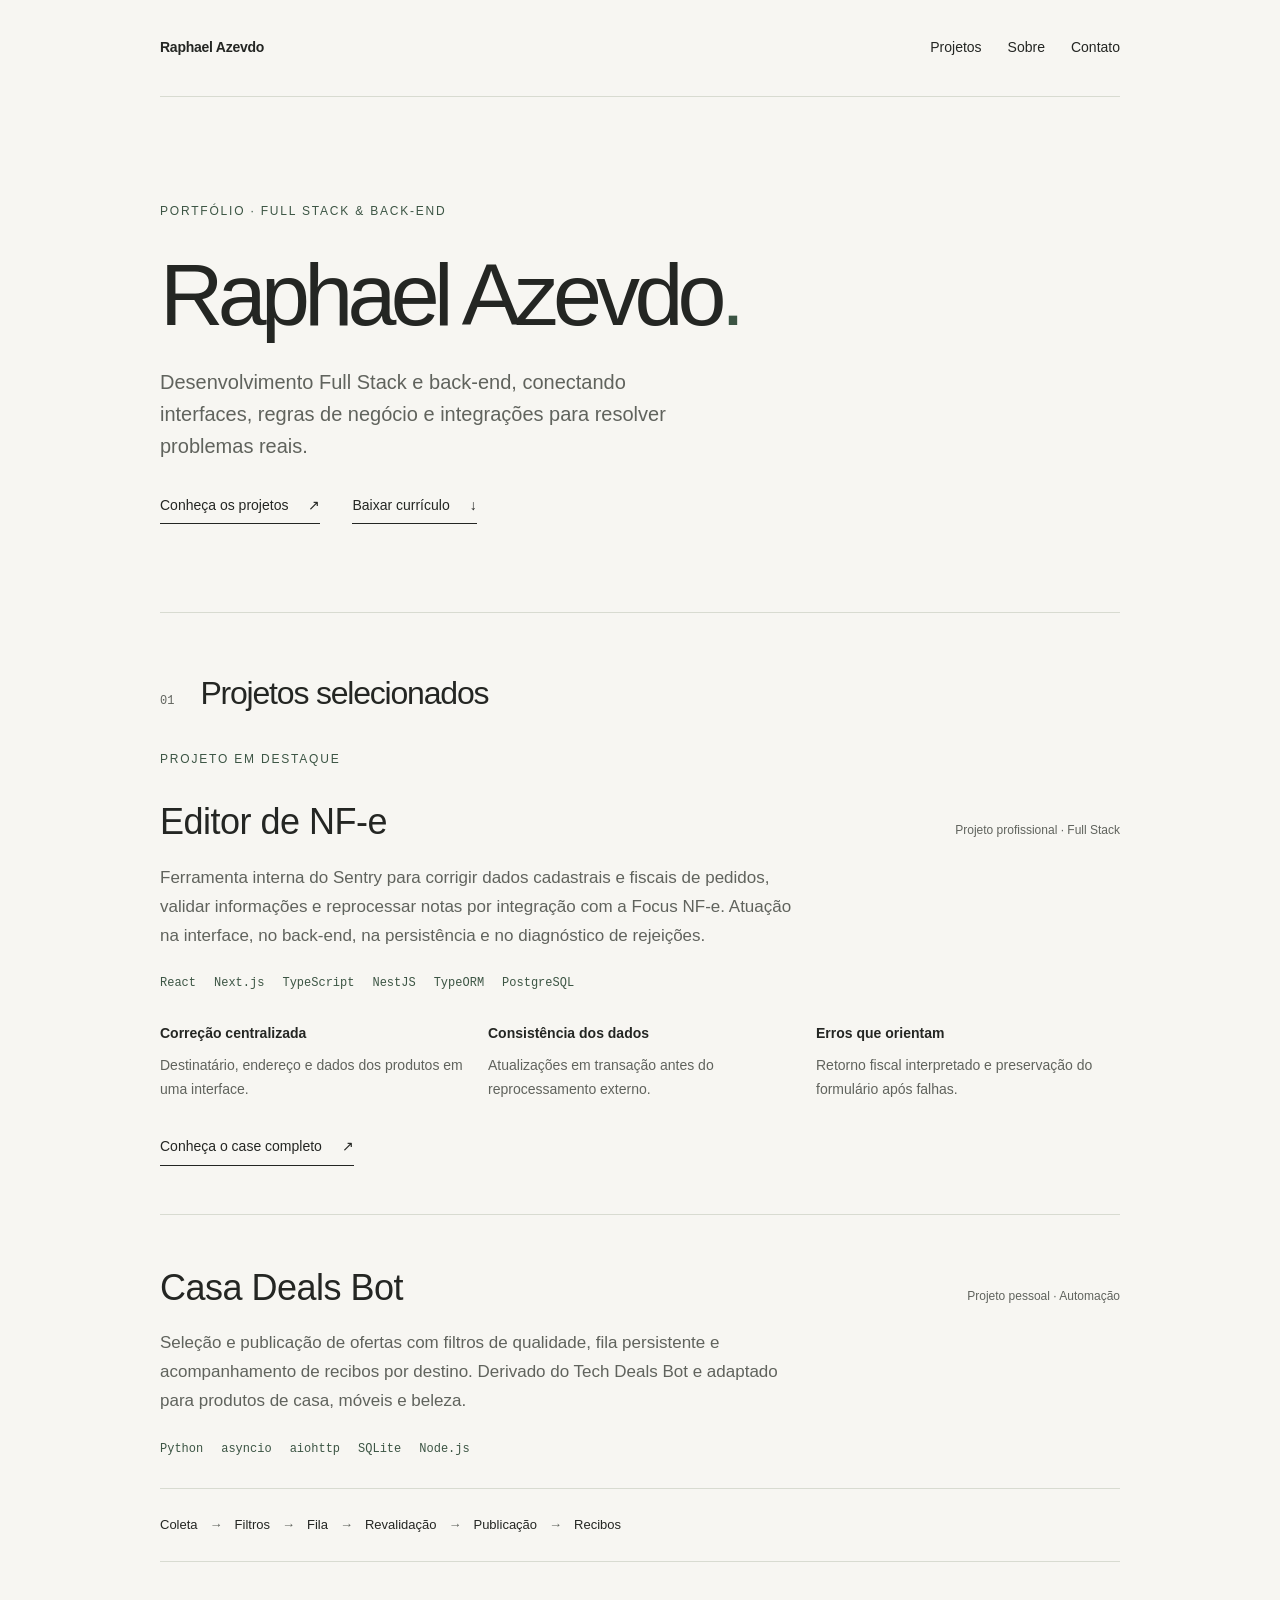
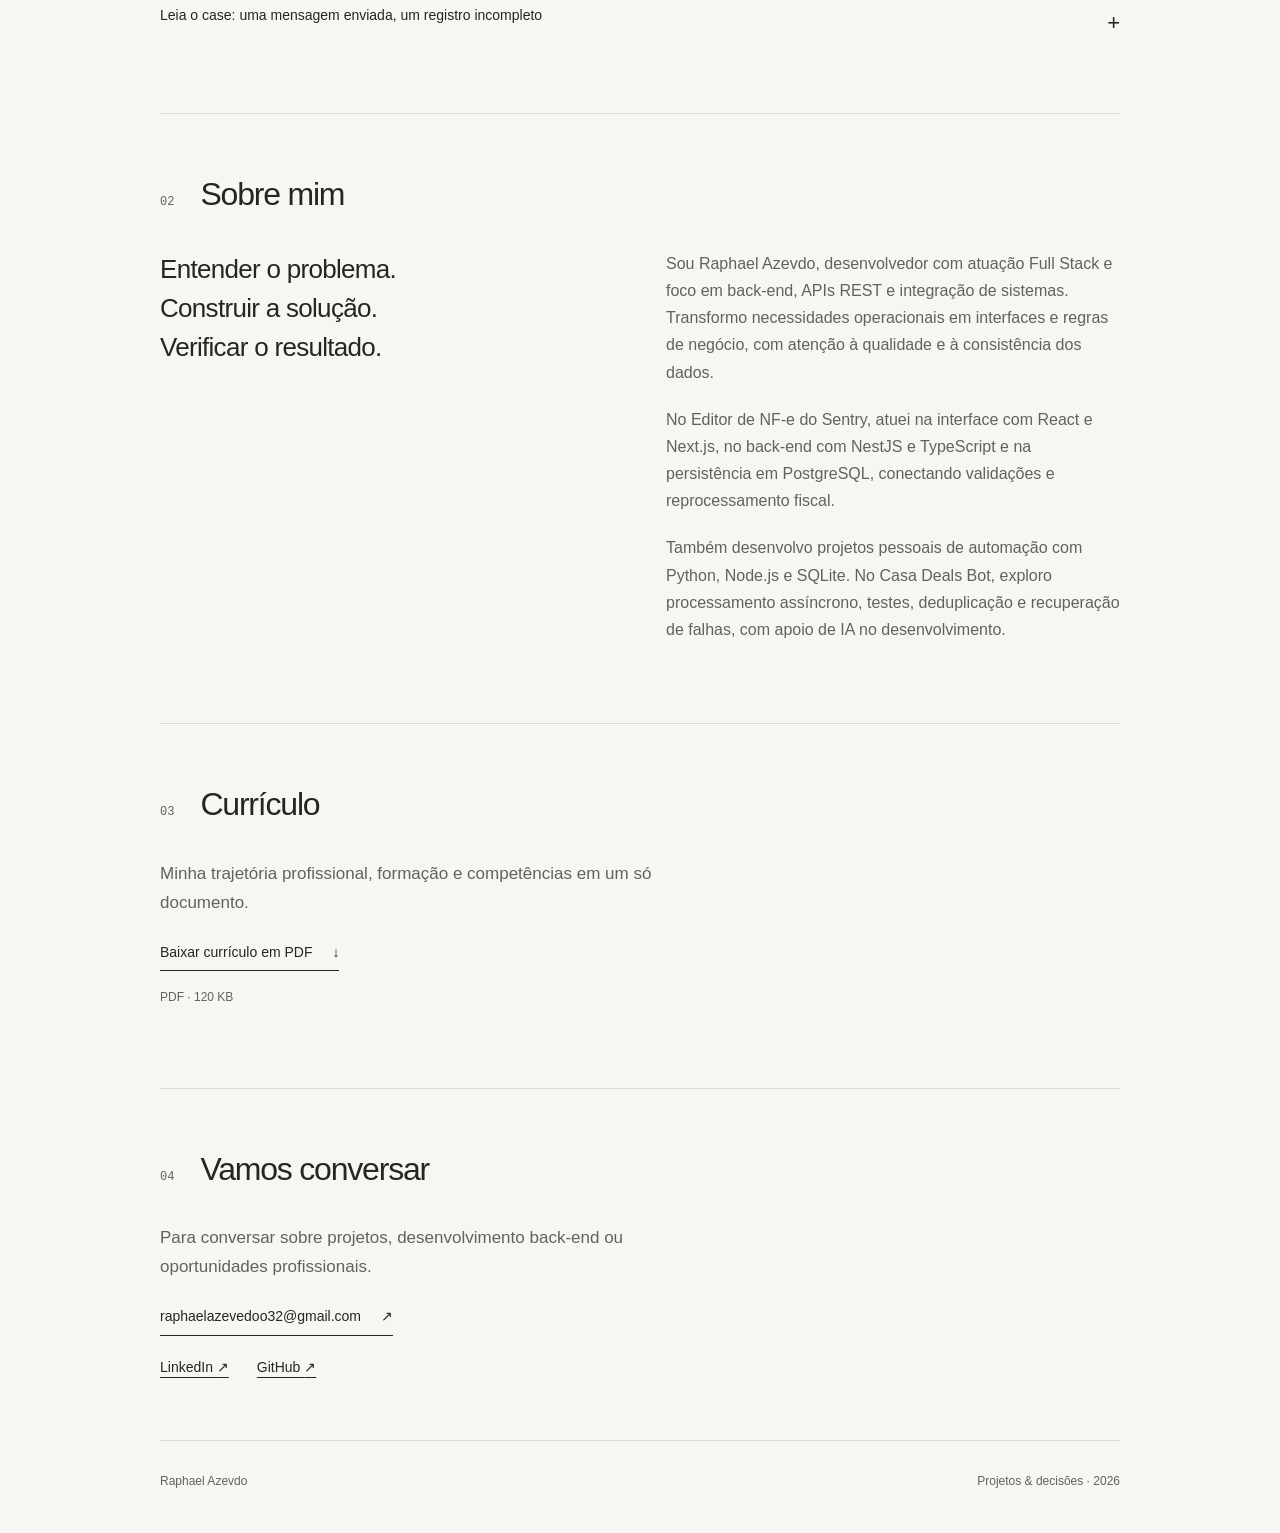
==== index.html @ 024f030e "Add files via upload" ====
<!doctype html>
<html lang="pt-BR">
<head>
  <meta charset="utf-8">
  <meta name="viewport" content="width=device-width,initial-scale=1">
  <meta name="description" content="Raphael Azevdo. Desenvolvimento Full Stack, back-end e automação. Conheça o Editor de NF-e: React, Next.js, TypeScript, NestJS e PostgreSQL.">
  <meta name="theme-color" content="#f7f6f2">
  <title>Raphael Azevdo — Full Stack & back-end</title>
  <link rel="stylesheet" href="styles.css">
</head>
<body>
  <a class="skip" href="#conteudo">Pular para o conteúdo</a>
  <div class="wrap">
    <header><a class="brand" href="#inicio">Raphael Azevdo</a><nav aria-label="Navegação principal"><a href="#projetos">Projetos</a><a href="#sobre">Sobre</a><a href="#contato">Contato</a></nav></header>
    <main id="conteudo">
      <section class="hero" id="inicio" aria-labelledby="titulo">
        <p class="eyebrow">Portfólio · Full Stack & back-end</p>
        <h1 id="titulo">Raphael Azevdo<span style="color:var(--accent)">.</span></h1>
        <p class="intro">Desenvolvimento Full Stack e back-end, conectando interfaces, regras de negócio e integrações para resolver problemas reais.</p>
        <div style="display:flex;flex-wrap:wrap;gap:20px 32px"><a class="textlink" href="#projetos">Conheça os projetos <span aria-hidden="true">↗</span></a><a class="textlink" href="assets/raphael-azevdo-curriculo.pdf" download="Raphael-Azevdo-Curriculo.pdf">Baixar currículo <span aria-hidden="true">↓</span></a></div>
      </section>
      <section class="section" id="projetos" aria-labelledby="projetos-titulo">
        <div class="section-title"><span class="number" aria-hidden="true">01</span><h2 id="projetos-titulo">Projetos selecionados</h2></div>
        <article aria-labelledby="nfe-titulo" class="featured-project">
          <p class="eyebrow">Projeto em destaque</p>
          <div class="project-head"><h3 id="nfe-titulo">Editor de NF-e</h3><span class="label">Projeto profissional · Full Stack</span></div>
          <p class="project-description">Ferramenta interna do Sentry para corrigir dados cadastrais e fiscais de pedidos, validar informações e reprocessar notas por integração com a Focus NF-e. Atuação na interface, no back-end, na persistência e no diagnóstico de rejeições.</p>
          <div class="tags" aria-label="Tecnologias do Editor de NF-e"><span>React</span><span>Next.js</span><span>TypeScript</span><span>NestJS</span><span>TypeORM</span><span>PostgreSQL</span></div>
          <div class="project-highlights"><p><strong>Correção centralizada</strong><span>Destinatário, endereço e dados dos produtos em uma interface.</span></p><p><strong>Consistência dos dados</strong><span>Atualizações em transação antes do reprocessamento externo.</span></p><p><strong>Erros que orientam</strong><span>Retorno fiscal interpretado e preservação do formulário após falhas.</span></p></div>
          <a class="textlink" href="editor-nfe.html">Conheça o case completo <span aria-hidden="true">↗</span></a>
        </article>
        <article>
          <div class="project-head"><h3>Casa Deals Bot</h3><span class="label">Projeto pessoal · Automação</span></div>
          <p class="project-description">Seleção e publicação de ofertas com filtros de qualidade, fila persistente e acompanhamento de recibos por destino. Derivado do Tech Deals Bot e adaptado para produtos de casa, móveis e beleza.</p>
          <div class="tags" aria-label="Tecnologias do projeto"><span>Python</span><span>asyncio</span><span>aiohttp</span><span>SQLite</span><span>Node.js</span></div>
          <div class="flow" role="img" aria-label="Fluxo: coleta, filtros, fila, revalidação, publicação e recibos"><span>Coleta</span><span class="arrow" aria-hidden="true">→</span><span>Filtros</span><span class="arrow" aria-hidden="true">→</span><span>Fila</span><span class="arrow" aria-hidden="true">→</span><span>Revalidação</span><span class="arrow" aria-hidden="true">→</span><span>Publicação</span><span class="arrow" aria-hidden="true">→</span><span>Recibos</span></div>
          <details><summary>Leia o case: uma mensagem enviada, um registro incompleto</summary>
            <div class="case">
              <h3>O problema</h3><p>Uma oferta foi aceita pelo WhatsApp, mas a finalização interna falhou: o código tentou converter um identificador alfanumérico em número. O recibo estava salvo; a fila ainda não refletia a conclusão.</p>
              <h3>A decisão</h3><p>Preservar o identificador no formato correto e consultar os recibos persistidos antes de agir. A recuperação dos registros afetados exige confirmação de todos os destinos e ausência de uma publicação já concluída.</p>
              <h3>O resultado</h3><p>Os registros que atendem a essas condições podem ser reconciliados <strong>sem reenviar a mensagem confirmada</strong>. Quando o resultado é incerto, o fluxo exige revisão antes de uma nova tentativa.</p>
              <h3>O que foi verificado</h3><ul><li>26 testes locais do bridge de WhatsApp aprovados em 6 de outubro de 2026.</li><li>Testes existentes em Python para IDs alfanuméricos e recuperação repetida sem duplicar o histórico.</li><li>Fluxos implementados de revalidação, persistência e recibos individuais por destino.</li></ul>
              <p class="note">Desenvolvimento com apoio de IA. A suíte Python não foi reexecutada nesta revisão por falta de pytest. Testes locais não comprovam entrega em serviços reais. O bridge utiliza Baileys, uma integração não oficial, e o tratamento de falhas não garante entrega exatamente uma vez em todos os cenários.</p>
            </div>
          </details>
        </article>
      </section>
      <section class="section" id="sobre" aria-labelledby="sobre-titulo">
        <div class="section-title"><span class="number" aria-hidden="true">02</span><h2 id="sobre-titulo">Sobre mim</h2></div>
        <div class="about"><div class="principle">Entender o problema.<br>Construir a solução.<br>Verificar o resultado.</div><div><p>Sou Raphael Azevdo, desenvolvedor com atuação Full Stack e foco em back-end, APIs REST e integração de sistemas. Transformo necessidades operacionais em interfaces e regras de negócio, com atenção à qualidade e à consistência dos dados.</p><p>No Editor de NF-e do Sentry, atuei na interface com React e Next.js, no back-end com NestJS e TypeScript e na persistência em PostgreSQL, conectando validações e reprocessamento fiscal.</p><p>Também desenvolvo projetos pessoais de automação com Python, Node.js e SQLite. No Casa Deals Bot, exploro processamento assíncrono, testes, deduplicação e recuperação de falhas, com apoio de IA no desenvolvimento.</p></div></div>
      </section>
      <section class="section" id="curriculo" aria-labelledby="curriculo-titulo">
        <div class="section-title"><span class="number" aria-hidden="true">03</span><h2 id="curriculo-titulo">Currículo</h2></div>
        <p style="color:var(--muted);max-width:520px">Minha trajetória profissional, formação e competências em um só documento.</p>
        <a class="textlink" href="assets/raphael-azevdo-curriculo.pdf" download="Raphael-Azevdo-Curriculo.pdf">Baixar currículo em PDF <span aria-hidden="true">↓</span></a>
        <p style="font-size:12px;color:var(--muted);margin-top:16px">PDF · 120 KB</p>
      </section>
      <section class="section" id="contato" aria-labelledby="contato-titulo">
        <div class="section-title"><span class="number" aria-hidden="true">04</span><h2 id="contato-titulo">Vamos conversar</h2></div>
        <p style="color:var(--muted);max-width:520px">Para conversar sobre projetos, desenvolvimento back-end ou oportunidades profissionais.</p>
        <p><a class="textlink" href="mailto:raphaelazevedoo32@gmail.com">raphaelazevedoo32@gmail.com <span aria-hidden="true">↗</span></a></p>
        <div style="display:flex;gap:28px;font-size:14px"><a href="https://www.linkedin.com/in/raphael-azevedo32/" target="_blank" rel="noopener noreferrer">LinkedIn <span aria-hidden="true">↗</span></a><a href="https://github.com/raphaelazevedoo" target="_blank" rel="noopener noreferrer">GitHub <span aria-hidden="true">↗</span></a></div>
      </section>
    </main>
    <footer class="foot"><span>Raphael Azevdo</span><span>Projetos & decisões · 2026</span></footer>
  </div>
</body>
</html>
---- styles.css ----
:root{--paper:#f7f6f2;--ink:#242623;--muted:#60635d;--line:#d8dbd1;--accent:#3c5544}
    *{box-sizing:border-box}html{scroll-behavior:smooth;scroll-padding-top:32px}body{margin:0;background:var(--paper);color:var(--ink);font:17px/1.7 -apple-system,BlinkMacSystemFont,"Segoe UI",sans-serif}a{color:inherit;text-decoration-thickness:1px;text-underline-offset:5px}a:hover{color:var(--accent)}a:focus-visible,summary:focus-visible{outline:2px solid var(--accent);outline-offset:6px}.wrap{width:min(100% - 64px,960px);margin-inline:auto}.skip{position:absolute;left:20px;top:-100px;background:var(--ink);color:white;padding:8px 16px}.skip:focus{top:12px}header{display:flex;justify-content:space-between;align-items:center;padding:36px 0;border-bottom:1px solid var(--line);font-size:14px}.brand{text-decoration:none;font-weight:600;letter-spacing:-.25px}nav{display:flex;gap:26px}nav a{text-decoration:none}h1,h2,h3,p{margin-top:0}h1{font-size:clamp(52px,8vw,88px);letter-spacing:-.065em;line-height:1.05;font-weight:500;margin-bottom:24px;max-width:850px}h2{font-size:32px;letter-spacing:-1.2px;font-weight:500;line-height:1.3;margin-bottom:20px}h3{font-weight:500;font-size:22px;letter-spacing:-.5px;line-height:1.4}p{margin-bottom:20px}.eyebrow{font-size:12px;letter-spacing:1.8px;text-transform:uppercase;color:var(--accent);margin-bottom:28px}.hero{padding:104px 0 88px}.intro{max-width:530px;color:var(--muted);font-size:20px;line-height:1.6;margin-bottom:32px}.textlink{display:inline-flex;gap:20px;align-items:center;font-size:14px;text-decoration:none;border-bottom:1px solid var(--ink);padding-bottom:6px}.section{padding:60px 0;border-top:1px solid var(--line)}.section-title{display:flex;gap:26px;align-items:baseline;margin-bottom:34px}.number{font:12px ui-monospace,SFMono-Regular,Consolas,monospace;color:var(--muted)}.section-title h2{margin:0}.project-head{display:flex;justify-content:space-between;gap:24px;align-items:baseline;margin-bottom:16px}.project-head h3{font-size:36px;margin:0}.label{font-size:12px;color:var(--muted)}.project-description{max-width:650px;color:var(--muted)}.tags{display:flex;flex-wrap:wrap;gap:8px 18px;font:12px ui-monospace,SFMono-Regular,Consolas,monospace;margin:26px 0 32px;color:var(--accent)}.flow{display:flex;flex-wrap:wrap;align-items:center;gap:12px;padding:25px 0;border-block:1px solid var(--line);font-size:13px}.arrow{color:var(--muted)}.flow span:not(.arrow){white-space:nowrap}details{margin-top:30px}summary{cursor:pointer;list-style:none;font-size:14px;display:flex;justify-content:space-between;padding-block:12px}summary::-webkit-details-marker{display:none}summary:after{content:"+";font-size:22px;font-weight:300}details[open] summary:after{content:"−"}.case{padding:28px 0 5px;max-width:730px}.case h3{font-size:19px;margin:25px 0 10px}.case p{color:var(--muted);font-size:16px}.case strong{color:var(--ink);font-weight:600}.case ul{padding-left:20px;color:var(--muted);font-size:16px}.note{font-size:13px!important;padding-top:20px;border-top:1px solid var(--line)}.about{display:grid;grid-template-columns:1fr 1fr;gap:52px}.about p{color:var(--muted);font-size:16px}.principle{font-size:26px;line-height:1.5;letter-spacing:-.7px;font-weight:400}.foot{display:flex;justify-content:space-between;gap:20px;padding:30px 0 42px;border-top:1px solid var(--line);font-size:12px;color:var(--muted)}@media(max-width:600px){.wrap{width:calc(100% - 40px)}header{padding:25px 0}nav{gap:18px;font-size:13px}.hero{padding:76px 0 65px}h1{font-size:56px}.intro{font-size:18px}.section{padding:42px 0}.project-head{display:block}.project-head h3{font-size:30px;margin-bottom:8px}.about{grid-template-columns:1fr;gap:20px}.section-title{gap:18px}h2{font-size:27px}.flow{gap:10px;font-size:12px}.foot{flex-wrap:wrap}}@media(prefers-reduced-motion:reduce){html{scroll-behavior:auto}}
  .featured-project{padding-bottom:48px;margin-bottom:48px;border-bottom:1px solid var(--line)}.project-highlights{display:grid;grid-template-columns:repeat(3,1fr);gap:24px;margin:30px 0}.project-highlights p{font-size:14px;margin:0}.project-highlights strong{display:block;font-weight:600;margin-bottom:8px}.project-highlights span{display:block;color:var(--muted)}.case-hero{padding:70px 0 54px}.case-hero h1{font-size:clamp(46px,7vw,76px)}.case-subtitle{max-width:680px;font-size:22px;line-height:1.6;color:var(--muted)}.case-meta{display:grid;grid-template-columns:repeat(3,1fr);gap:24px;margin:34px 0 0}.case-meta dt{font-size:12px;color:var(--muted);margin-bottom:7px}.case-meta dd{margin:0;font-size:15px}.case-layout{display:grid;grid-template-columns:180px minmax(0,1fr);gap:52px;align-items:start}.case-nav{display:flex;flex-direction:column;gap:12px;position:sticky;top:28px;font-size:13px}.case-nav a{text-decoration:none;color:var(--muted)}.case-body .section:first-child{border-top:0;padding-top:0}.case-body p,.case-body li{color:var(--muted);font-size:16px}.case-body strong{color:var(--ink);font-weight:600}.case-body h3{font-size:20px;margin:28px 0 12px}.case-body ul,.case-body ol{padding-left:22px}.case-body li{margin-bottom:10px}.case-table{width:100%;border-collapse:collapse;font-size:14px;margin:25px 0}.case-table th,.case-table td{text-align:left;vertical-align:top;padding:14px 10px;border-bottom:1px solid var(--line)}.case-table th{font-weight:500}.case-table td{color:var(--muted)}.technical-flow{list-style:none;padding:0!important;counter-reset:steps}.technical-flow li{position:relative;border-left:1px solid var(--line);padding:0 0 22px 28px;margin:0}.technical-flow li:before{counter-increment:steps;content:counter(steps);position:absolute;left:-11px;top:0;background:var(--paper);font:12px/22px ui-monospace,Consolas,monospace;color:var(--accent);width:22px;text-align:center}.technical-flow strong{display:block}.technical-flow span{font-size:14px}.case-note{padding:22px 0;border-block:1px solid var(--line);font-size:13px!important}.case-footer{margin-top:50px}.case-actions{display:flex;flex-wrap:wrap;gap:24px;margin:28px 0}@media(max-width:700px){.project-highlights,.case-meta{grid-template-columns:1fr;gap:18px}.case-layout{grid-template-columns:1fr;gap:32px}.case-nav{position:static;flex-direction:row;flex-wrap:wrap;gap:12px 20px;padding-bottom:22px;border-bottom:1px solid var(--line)}.case-hero{padding-top:48px}.case-subtitle{font-size:19px}.case-table{font-size:12px}.case-table th,.case-table td{padding:12px 6px}.featured-project{margin-bottom:36px;padding-bottom:36px}}
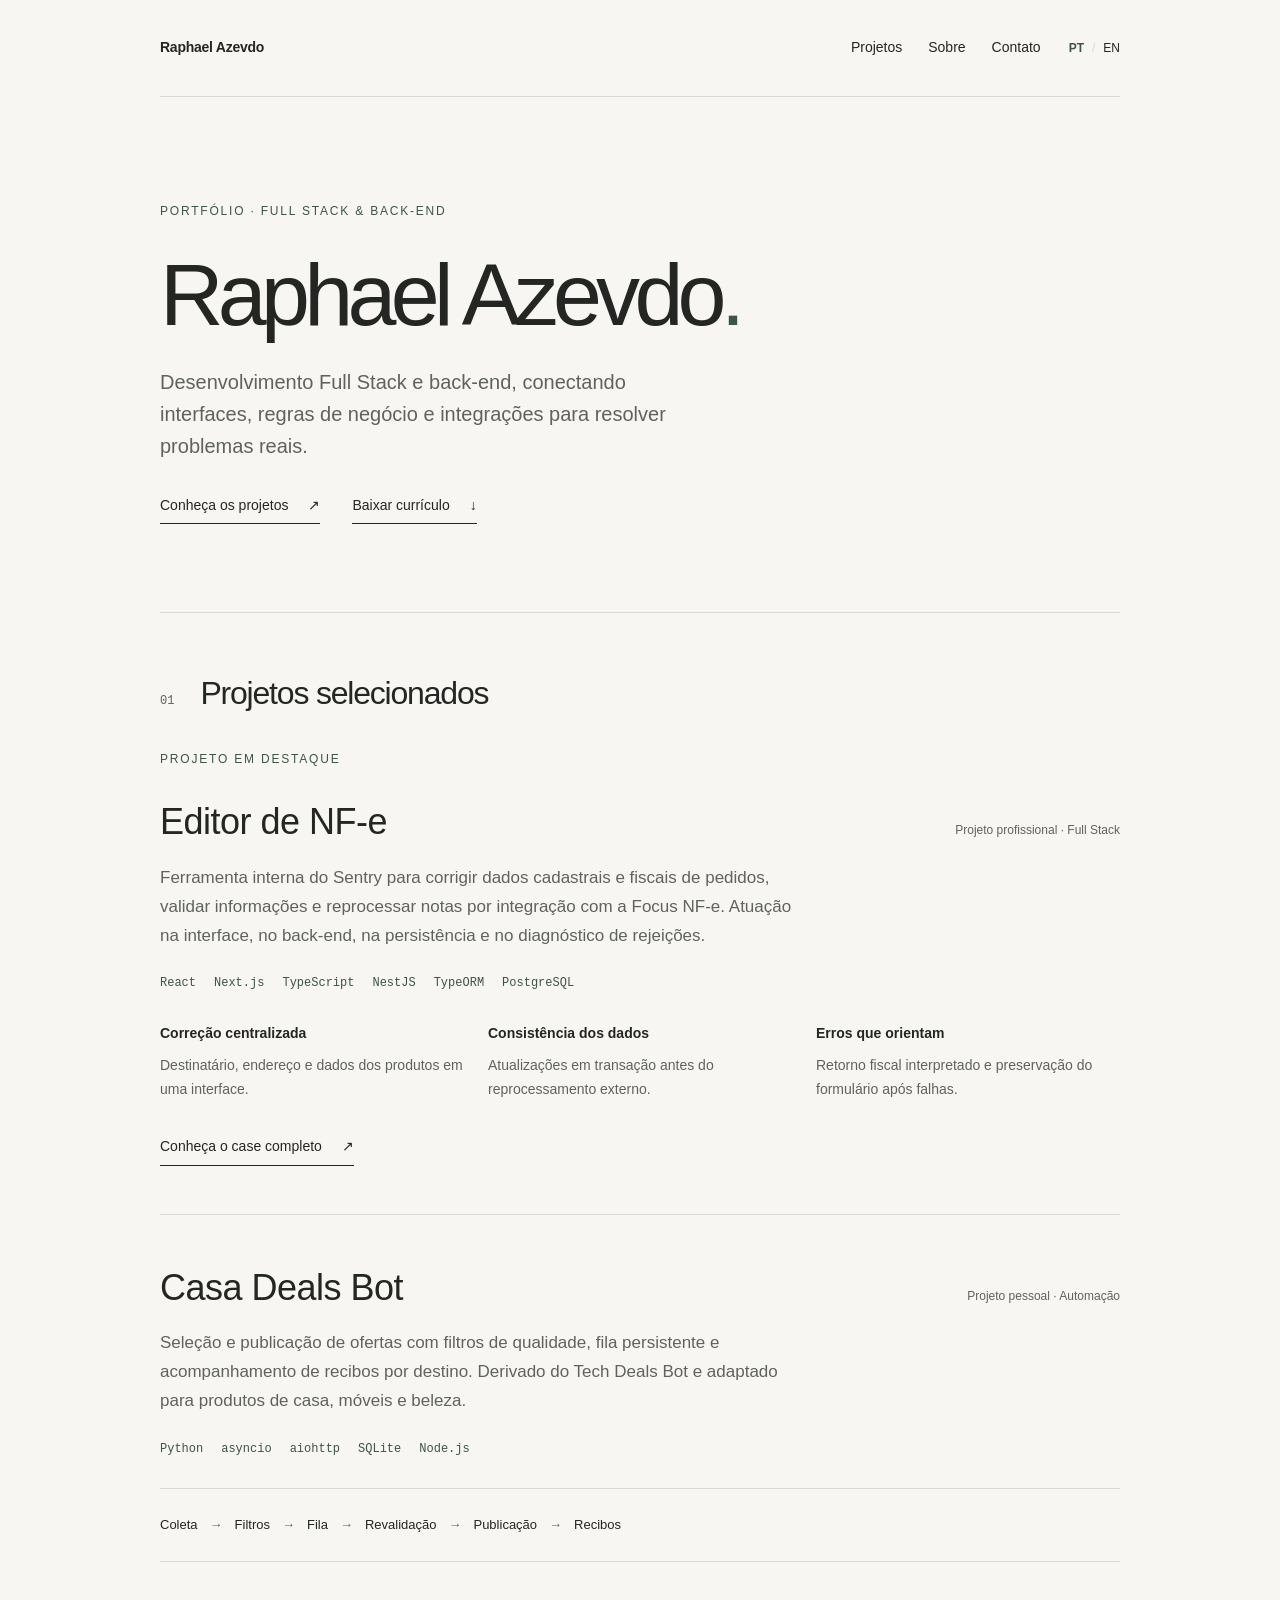
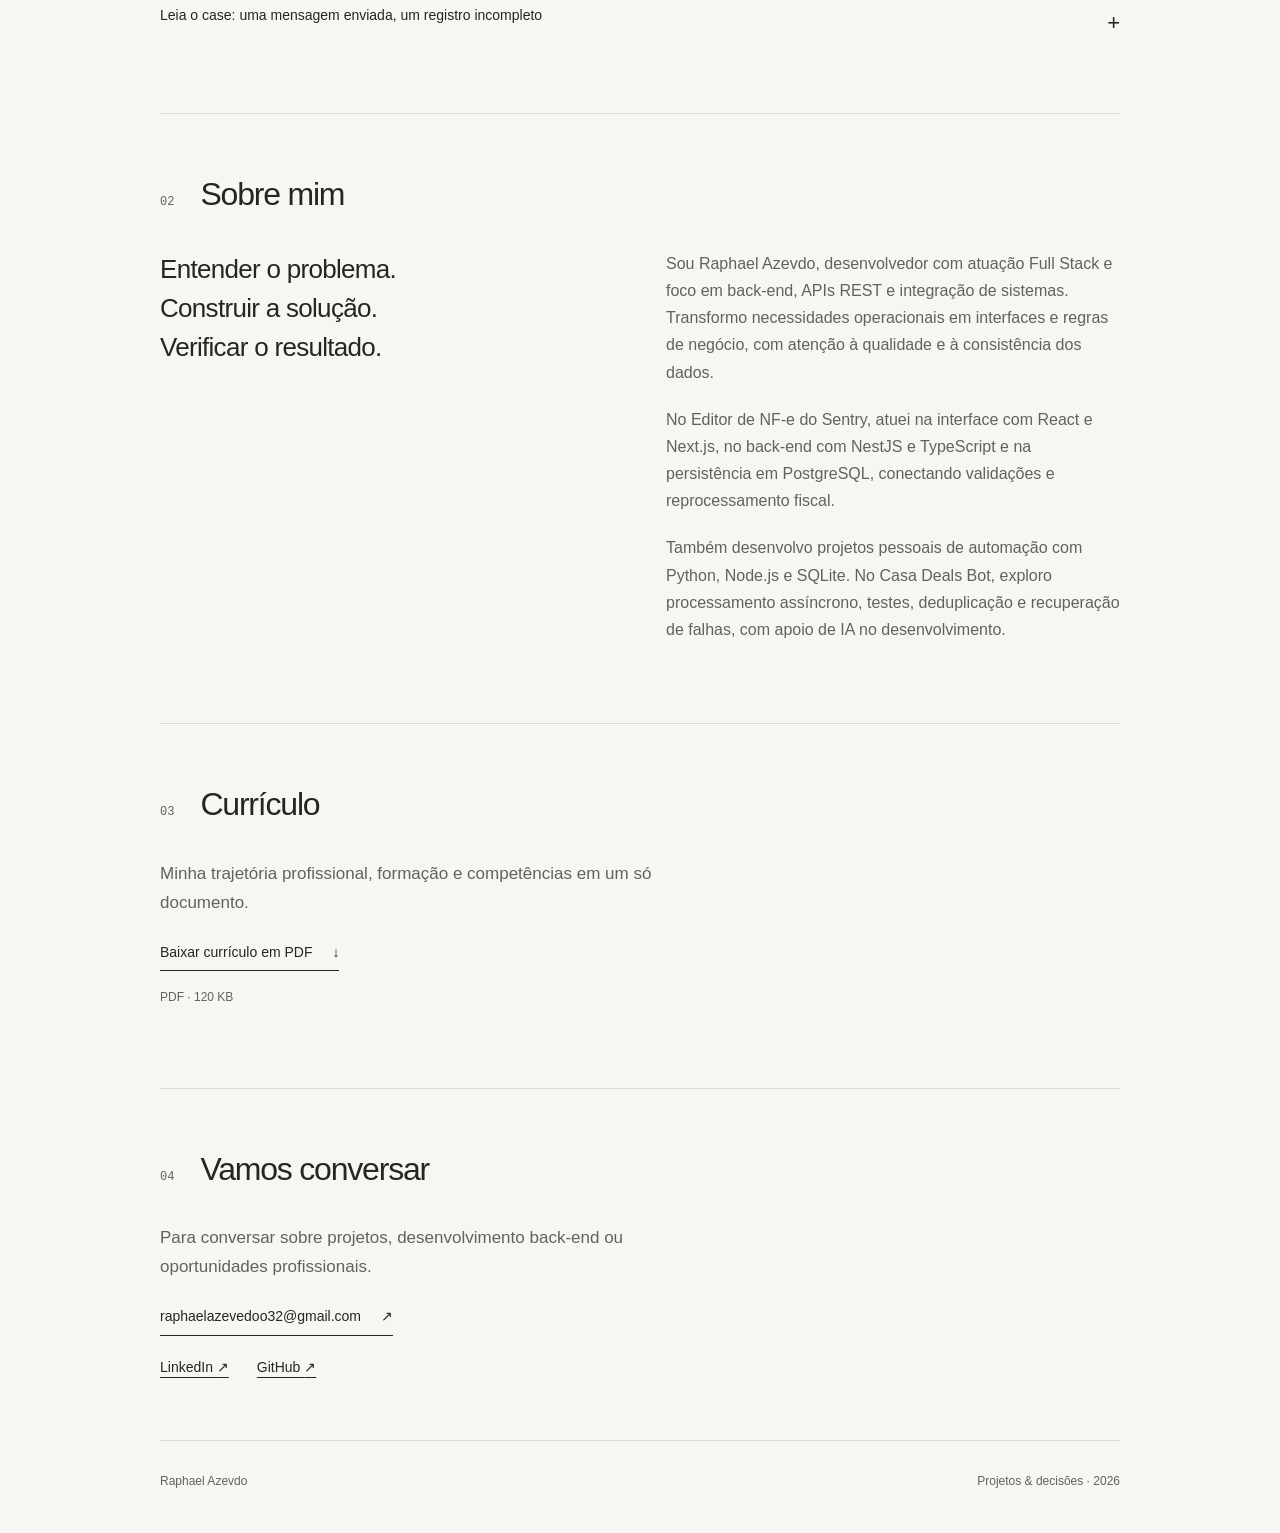
==== commit 361807ea: "Add files via upload" ====
--- a/index.html
+++ b/index.html
@@ -7,11 +7,13 @@
   <meta name="theme-color" content="#f7f6f2">
   <title>Raphael Azevdo — Full Stack & back-end</title>
   <link rel="stylesheet" href="styles.css">
+  <link rel="alternate" hreflang="en" href="index-en.html">
+  <link rel="alternate" hreflang="pt-BR" href="index.html">
 </head>
 <body>
   <a class="skip" href="#conteudo">Pular para o conteúdo</a>
   <div class="wrap">
-    <header><a class="brand" href="#inicio">Raphael Azevdo</a><nav aria-label="Navegação principal"><a href="#projetos">Projetos</a><a href="#sobre">Sobre</a><a href="#contato">Contato</a></nav></header>
+    <header><a class="brand" href="#inicio">Raphael Azevdo</a><div class="header-tools"><nav aria-label="Navegação principal"><a href="#projetos">Projetos</a><a href="#sobre">Sobre</a><a href="#contato">Contato</a></nav><nav class="language-switch" aria-label="Idioma"><a href="index.html" lang="pt-BR" aria-current="page" aria-label="Português">PT</a><span aria-hidden="true">/</span><a href="index-en.html" lang="en" aria-label="English">EN</a></nav></div></header>
     <main id="conteudo">
       <section class="hero" id="inicio" aria-labelledby="titulo">
         <p class="eyebrow">Portfólio · Full Stack & back-end</p>
--- a/styles.css
+++ b/styles.css
@@ -2,3 +2,4 @@
     :root{--paper:#f7f6f2;--ink:#242623;--muted:#60635d;--line:#d8dbd1;--accent:#3c5544}
     *{box-sizing:border-box}html{scroll-behavior:smooth;scroll-padding-top:32px}body{margin:0;background:var(--paper);color:var(--ink);font:17px/1.7 -apple-system,BlinkMacSystemFont,"Segoe UI",sans-serif}a{color:inherit;text-decoration-thickness:1px;text-underline-offset:5px}a:hover{color:var(--accent)}a:focus-visible,summary:focus-visible{outline:2px solid var(--accent);outline-offset:6px}.wrap{width:min(100% - 64px,960px);margin-inline:auto}.skip{position:absolute;left:20px;top:-100px;background:var(--ink);color:white;padding:8px 16px}.skip:focus{top:12px}header{display:flex;justify-content:space-between;align-items:center;padding:36px 0;border-bottom:1px solid var(--line);font-size:14px}.brand{text-decoration:none;font-weight:600;letter-spacing:-.25px}nav{display:flex;gap:26px}nav a{text-decoration:none}h1,h2,h3,p{margin-top:0}h1{font-size:clamp(52px,8vw,88px);letter-spacing:-.065em;line-height:1.05;font-weight:500;margin-bottom:24px;max-width:850px}h2{font-size:32px;letter-spacing:-1.2px;font-weight:500;line-height:1.3;margin-bottom:20px}h3{font-weight:500;font-size:22px;letter-spacing:-.5px;line-height:1.4}p{margin-bottom:20px}.eyebrow{font-size:12px;letter-spacing:1.8px;text-transform:uppercase;color:var(--accent);margin-bottom:28px}.hero{padding:104px 0 88px}.intro{max-width:530px;color:var(--muted);font-size:20px;line-height:1.6;margin-bottom:32px}.textlink{display:inline-flex;gap:20px;align-items:center;font-size:14px;text-decoration:none;border-bottom:1px solid var(--ink);padding-bottom:6px}.section{padding:60px 0;border-top:1px solid var(--line)}.section-title{display:flex;gap:26px;align-items:baseline;margin-bottom:34px}.number{font:12px ui-monospace,SFMono-Regular,Consolas,monospace;color:var(--muted)}.section-title h2{margin:0}.project-head{display:flex;justify-content:space-between;gap:24px;align-items:baseline;margin-bottom:16px}.project-head h3{font-size:36px;margin:0}.label{font-size:12px;color:var(--muted)}.project-description{max-width:650px;color:var(--muted)}.tags{display:flex;flex-wrap:wrap;gap:8px 18px;font:12px ui-monospace,SFMono-Regular,Consolas,monospace;margin:26px 0 32px;color:var(--accent)}.flow{display:flex;flex-wrap:wrap;align-items:center;gap:12px;padding:25px 0;border-block:1px solid var(--line);font-size:13px}.arrow{color:var(--muted)}.flow span:not(.arrow){white-space:nowrap}details{margin-top:30px}summary{cursor:pointer;list-style:none;font-size:14px;display:flex;justify-content:space-between;padding-block:12px}summary::-webkit-details-marker{display:none}summary:after{content:"+";font-size:22px;font-weight:300}details[open] summary:after{content:"−"}.case{padding:28px 0 5px;max-width:730px}.case h3{font-size:19px;margin:25px 0 10px}.case p{color:var(--muted);font-size:16px}.case strong{color:var(--ink);font-weight:600}.case ul{padding-left:20px;color:var(--muted);font-size:16px}.note{font-size:13px!important;padding-top:20px;border-top:1px solid var(--line)}.about{display:grid;grid-template-columns:1fr 1fr;gap:52px}.about p{color:var(--muted);font-size:16px}.principle{font-size:26px;line-height:1.5;letter-spacing:-.7px;font-weight:400}.foot{display:flex;justify-content:space-between;gap:20px;padding:30px 0 42px;border-top:1px solid var(--line);font-size:12px;color:var(--muted)}@media(max-width:600px){.wrap{width:calc(100% - 40px)}header{padding:25px 0}nav{gap:18px;font-size:13px}.hero{padding:76px 0 65px}h1{font-size:56px}.intro{font-size:18px}.section{padding:42px 0}.project-head{display:block}.project-head h3{font-size:30px;margin-bottom:8px}.about{grid-template-columns:1fr;gap:20px}.section-title{gap:18px}h2{font-size:27px}.flow{gap:10px;font-size:12px}.foot{flex-wrap:wrap}}@media(prefers-reduced-motion:reduce){html{scroll-behavior:auto}}
   .featured-project{padding-bottom:48px;margin-bottom:48px;border-bottom:1px solid var(--line)}.project-highlights{display:grid;grid-template-columns:repeat(3,1fr);gap:24px;margin:30px 0}.project-highlights p{font-size:14px;margin:0}.project-highlights strong{display:block;font-weight:600;margin-bottom:8px}.project-highlights span{display:block;color:var(--muted)}.case-hero{padding:70px 0 54px}.case-hero h1{font-size:clamp(46px,7vw,76px)}.case-subtitle{max-width:680px;font-size:22px;line-height:1.6;color:var(--muted)}.case-meta{display:grid;grid-template-columns:repeat(3,1fr);gap:24px;margin:34px 0 0}.case-meta dt{font-size:12px;color:var(--muted);margin-bottom:7px}.case-meta dd{margin:0;font-size:15px}.case-layout{display:grid;grid-template-columns:180px minmax(0,1fr);gap:52px;align-items:start}.case-nav{display:flex;flex-direction:column;gap:12px;position:sticky;top:28px;font-size:13px}.case-nav a{text-decoration:none;color:var(--muted)}.case-body .section:first-child{border-top:0;padding-top:0}.case-body p,.case-body li{color:var(--muted);font-size:16px}.case-body strong{color:var(--ink);font-weight:600}.case-body h3{font-size:20px;margin:28px 0 12px}.case-body ul,.case-body ol{padding-left:22px}.case-body li{margin-bottom:10px}.case-table{width:100%;border-collapse:collapse;font-size:14px;margin:25px 0}.case-table th,.case-table td{text-align:left;vertical-align:top;padding:14px 10px;border-bottom:1px solid var(--line)}.case-table th{font-weight:500}.case-table td{color:var(--muted)}.technical-flow{list-style:none;padding:0!important;counter-reset:steps}.technical-flow li{position:relative;border-left:1px solid var(--line);padding:0 0 22px 28px;margin:0}.technical-flow li:before{counter-increment:steps;content:counter(steps);position:absolute;left:-11px;top:0;background:var(--paper);font:12px/22px ui-monospace,Consolas,monospace;color:var(--accent);width:22px;text-align:center}.technical-flow strong{display:block}.technical-flow span{font-size:14px}.case-note{padding:22px 0;border-block:1px solid var(--line);font-size:13px!important}.case-footer{margin-top:50px}.case-actions{display:flex;flex-wrap:wrap;gap:24px;margin:28px 0}@media(max-width:700px){.project-highlights,.case-meta{grid-template-columns:1fr;gap:18px}.case-layout{grid-template-columns:1fr;gap:32px}.case-nav{position:static;flex-direction:row;flex-wrap:wrap;gap:12px 20px;padding-bottom:22px;border-bottom:1px solid var(--line)}.case-hero{padding-top:48px}.case-subtitle{font-size:19px}.case-table{font-size:12px}.case-table th,.case-table td{padding:12px 6px}.featured-project{margin-bottom:36px;padding-bottom:36px}}
+.header-tools{display:flex;align-items:center;gap:28px}.language-switch{gap:8px;font-size:12px}.language-switch span{color:var(--line)}.language-switch a[aria-current]{font-weight:700;color:var(--accent)}header{gap:18px}@media(max-width:600px){header{flex-wrap:wrap}.header-tools{width:100%;justify-content:space-between;gap:16px}.language-switch{gap:8px}}
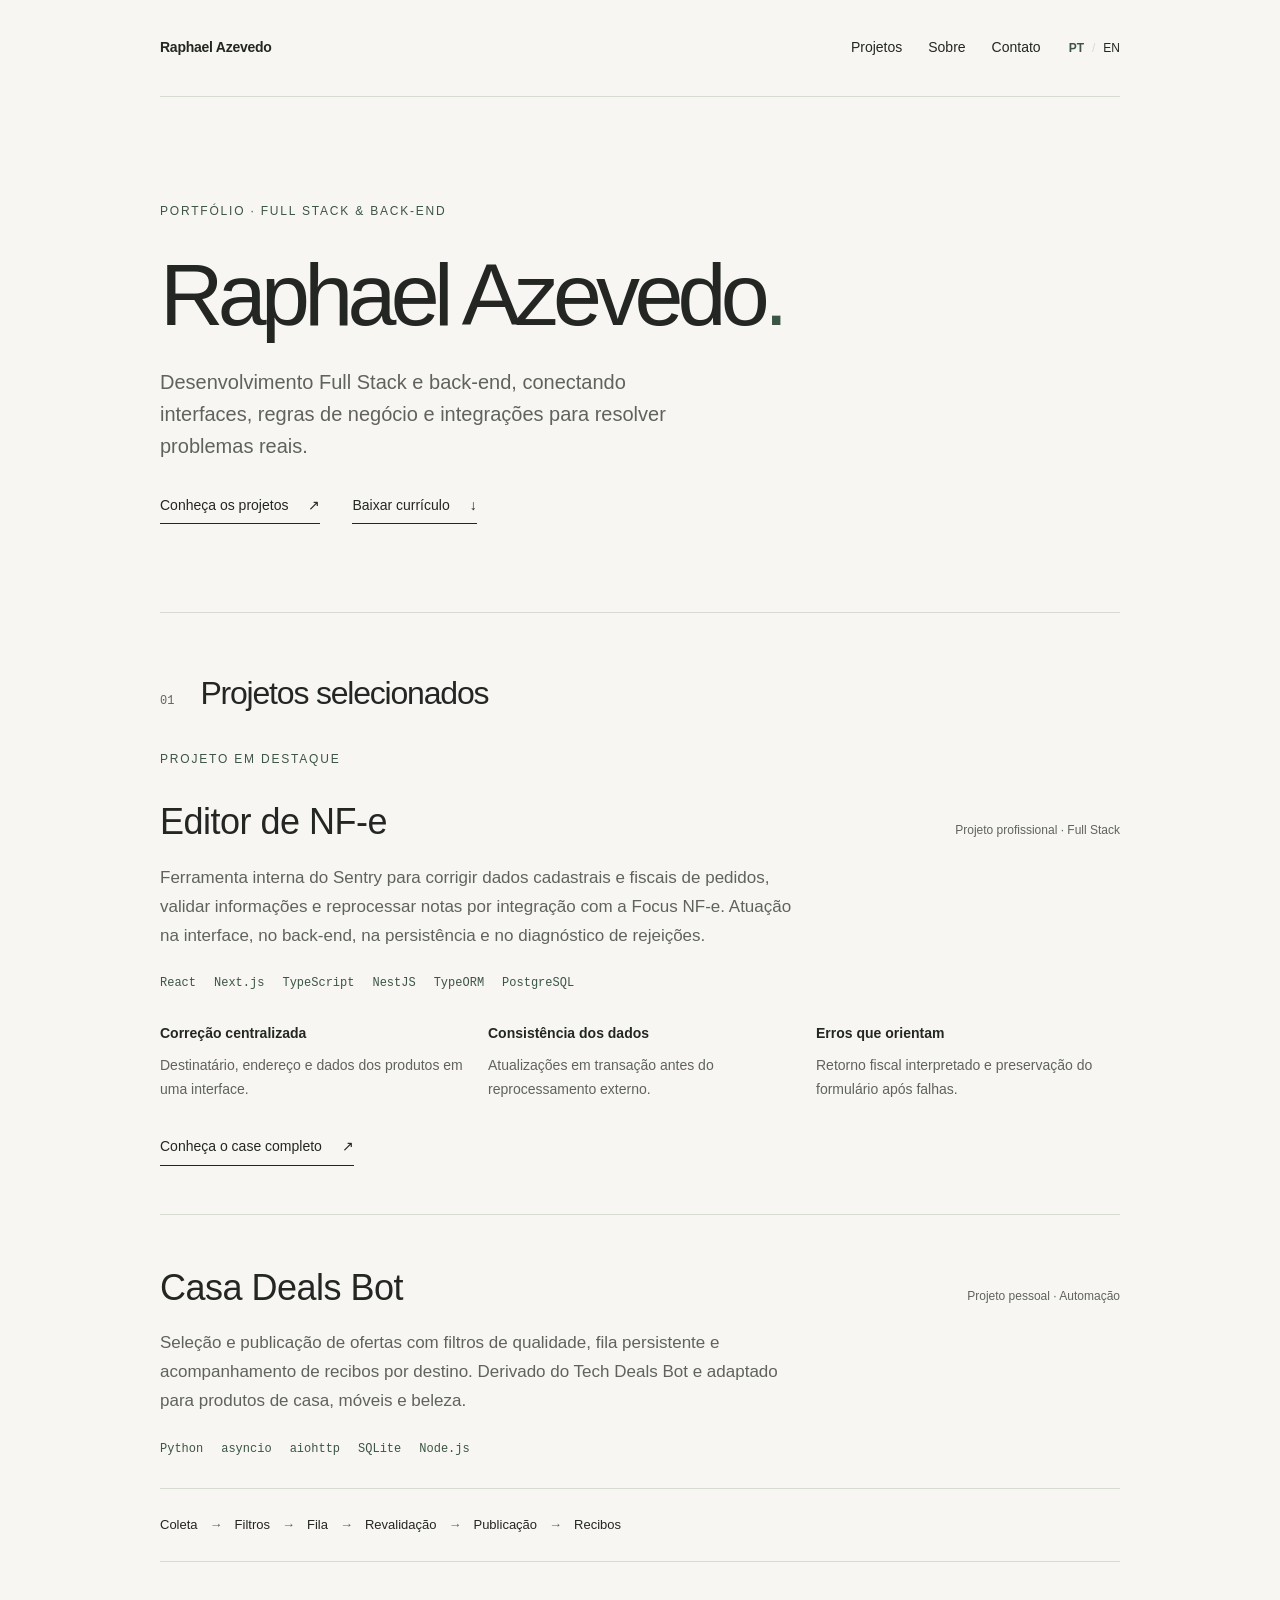
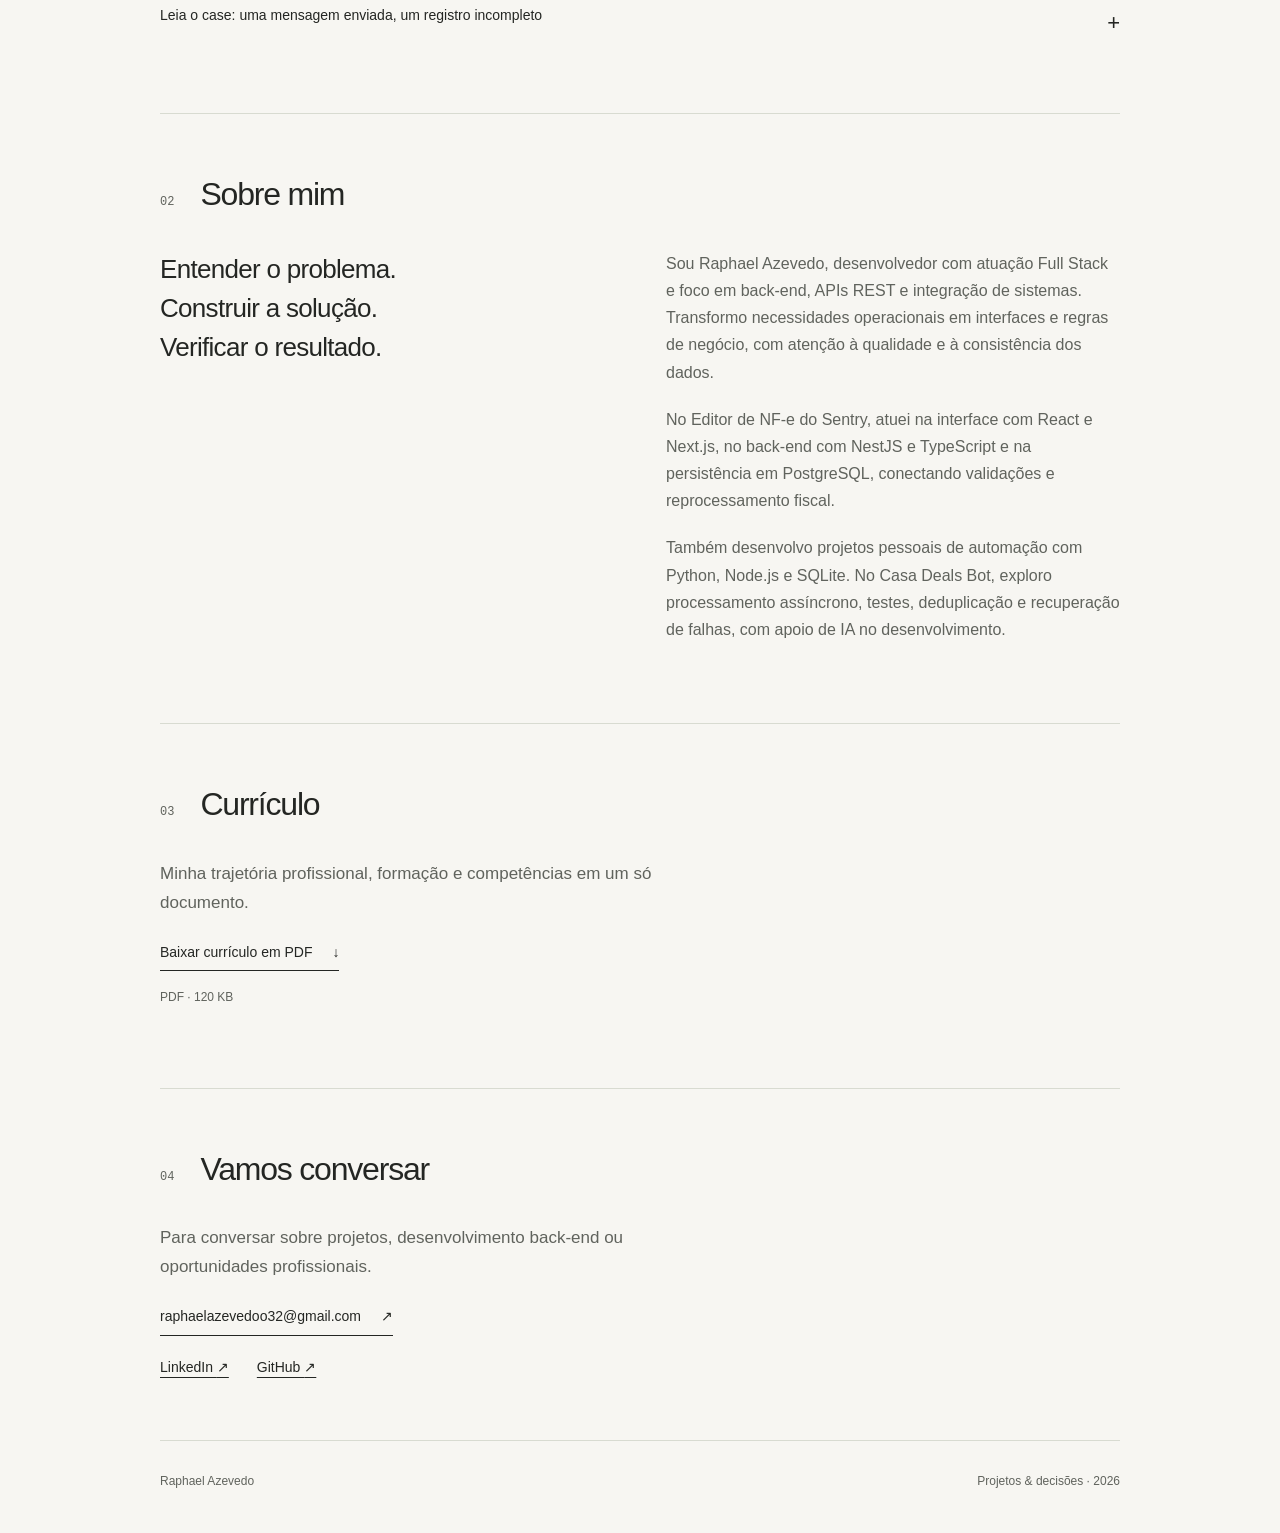
==== commit 800ca4e5: "Add files via upload" ====
--- a/index.html
+++ b/index.html
@@ -3,9 +3,9 @@
 <head>
   <meta charset="utf-8">
   <meta name="viewport" content="width=device-width,initial-scale=1">
-  <meta name="description" content="Raphael Azevdo. Desenvolvimento Full Stack, back-end e automação. Conheça o Editor de NF-e: React, Next.js, TypeScript, NestJS e PostgreSQL.">
+  <meta name="description" content="Raphael Azevedo. Desenvolvimento Full Stack, back-end e automação. Conheça o Editor de NF-e: React, Next.js, TypeScript, NestJS e PostgreSQL.">
   <meta name="theme-color" content="#f7f6f2">
-  <title>Raphael Azevdo — Full Stack & back-end</title>
+  <title>Raphael Azevedo — Full Stack & back-end</title>
   <link rel="stylesheet" href="styles.css">
   <link rel="alternate" hreflang="en" href="index-en.html">
   <link rel="alternate" hreflang="pt-BR" href="index.html">
@@ -13,13 +13,13 @@
 <body>
   <a class="skip" href="#conteudo">Pular para o conteúdo</a>
   <div class="wrap">
-    <header><a class="brand" href="#inicio">Raphael Azevdo</a><div class="header-tools"><nav aria-label="Navegação principal"><a href="#projetos">Projetos</a><a href="#sobre">Sobre</a><a href="#contato">Contato</a></nav><nav class="language-switch" aria-label="Idioma"><a href="index.html" lang="pt-BR" aria-current="page" aria-label="Português">PT</a><span aria-hidden="true">/</span><a href="index-en.html" lang="en" aria-label="English">EN</a></nav></div></header>
+    <header><a class="brand" href="#inicio">Raphael Azevedo</a><div class="header-tools"><nav aria-label="Navegação principal"><a href="#projetos">Projetos</a><a href="#sobre">Sobre</a><a href="#contato">Contato</a></nav><nav class="language-switch" aria-label="Idioma"><a href="index.html" lang="pt-BR" aria-current="page" aria-label="Português">PT</a><span aria-hidden="true">/</span><a href="index-en.html" lang="en" aria-label="English">EN</a></nav></div></header>
     <main id="conteudo">
       <section class="hero" id="inicio" aria-labelledby="titulo">
         <p class="eyebrow">Portfólio · Full Stack & back-end</p>
-        <h1 id="titulo">Raphael Azevdo<span style="color:var(--accent)">.</span></h1>
+        <h1 id="titulo">Raphael Azevedo<span style="color:var(--accent)">.</span></h1>
         <p class="intro">Desenvolvimento Full Stack e back-end, conectando interfaces, regras de negócio e integrações para resolver problemas reais.</p>
-        <div style="display:flex;flex-wrap:wrap;gap:20px 32px"><a class="textlink" href="#projetos">Conheça os projetos <span aria-hidden="true">↗</span></a><a class="textlink" href="assets/raphael-azevdo-curriculo.pdf" download="Raphael-Azevdo-Curriculo.pdf">Baixar currículo <span aria-hidden="true">↓</span></a></div>
+        <div style="display:flex;flex-wrap:wrap;gap:20px 32px"><a class="textlink" href="#projetos">Conheça os projetos <span aria-hidden="true">↗</span></a><a class="textlink" href="assets/raphael-azevedo-curriculo.pdf" download="Raphael-Azevedo-Curriculo.pdf">Baixar currículo <span aria-hidden="true">↓</span></a></div>
       </section>
       <section class="section" id="projetos" aria-labelledby="projetos-titulo">
         <div class="section-title"><span class="number" aria-hidden="true">01</span><h2 id="projetos-titulo">Projetos selecionados</h2></div>
@@ -49,12 +49,12 @@
       </section>
       <section class="section" id="sobre" aria-labelledby="sobre-titulo">
         <div class="section-title"><span class="number" aria-hidden="true">02</span><h2 id="sobre-titulo">Sobre mim</h2></div>
-        <div class="about"><div class="principle">Entender o problema.<br>Construir a solução.<br>Verificar o resultado.</div><div><p>Sou Raphael Azevdo, desenvolvedor com atuação Full Stack e foco em back-end, APIs REST e integração de sistemas. Transformo necessidades operacionais em interfaces e regras de negócio, com atenção à qualidade e à consistência dos dados.</p><p>No Editor de NF-e do Sentry, atuei na interface com React e Next.js, no back-end com NestJS e TypeScript e na persistência em PostgreSQL, conectando validações e reprocessamento fiscal.</p><p>Também desenvolvo projetos pessoais de automação com Python, Node.js e SQLite. No Casa Deals Bot, exploro processamento assíncrono, testes, deduplicação e recuperação de falhas, com apoio de IA no desenvolvimento.</p></div></div>
+        <div class="about"><div class="principle">Entender o problema.<br>Construir a solução.<br>Verificar o resultado.</div><div><p>Sou Raphael Azevedo, desenvolvedor com atuação Full Stack e foco em back-end, APIs REST e integração de sistemas. Transformo necessidades operacionais em interfaces e regras de negócio, com atenção à qualidade e à consistência dos dados.</p><p>No Editor de NF-e do Sentry, atuei na interface com React e Next.js, no back-end com NestJS e TypeScript e na persistência em PostgreSQL, conectando validações e reprocessamento fiscal.</p><p>Também desenvolvo projetos pessoais de automação com Python, Node.js e SQLite. No Casa Deals Bot, exploro processamento assíncrono, testes, deduplicação e recuperação de falhas, com apoio de IA no desenvolvimento.</p></div></div>
       </section>
       <section class="section" id="curriculo" aria-labelledby="curriculo-titulo">
         <div class="section-title"><span class="number" aria-hidden="true">03</span><h2 id="curriculo-titulo">Currículo</h2></div>
         <p style="color:var(--muted);max-width:520px">Minha trajetória profissional, formação e competências em um só documento.</p>
-        <a class="textlink" href="assets/raphael-azevdo-curriculo.pdf" download="Raphael-Azevdo-Curriculo.pdf">Baixar currículo em PDF <span aria-hidden="true">↓</span></a>
+        <a class="textlink" href="assets/raphael-azevedo-curriculo.pdf" download="Raphael-Azevedo-Curriculo.pdf">Baixar currículo em PDF <span aria-hidden="true">↓</span></a>
         <p style="font-size:12px;color:var(--muted);margin-top:16px">PDF · 120 KB</p>
       </section>
       <section class="section" id="contato" aria-labelledby="contato-titulo">
@@ -64,7 +64,7 @@
         <div style="display:flex;gap:28px;font-size:14px"><a href="https://www.linkedin.com/in/raphael-azevedo32/" target="_blank" rel="noopener noreferrer">LinkedIn <span aria-hidden="true">↗</span></a><a href="https://github.com/raphaelazevedoo" target="_blank" rel="noopener noreferrer">GitHub <span aria-hidden="true">↗</span></a></div>
       </section>
     </main>
-    <footer class="foot"><span>Raphael Azevdo</span><span>Projetos & decisões · 2026</span></footer>
+    <footer class="foot"><span>Raphael Azevedo</span><span>Projetos & decisões · 2026</span></footer>
   </div>
 </body>
 </html>
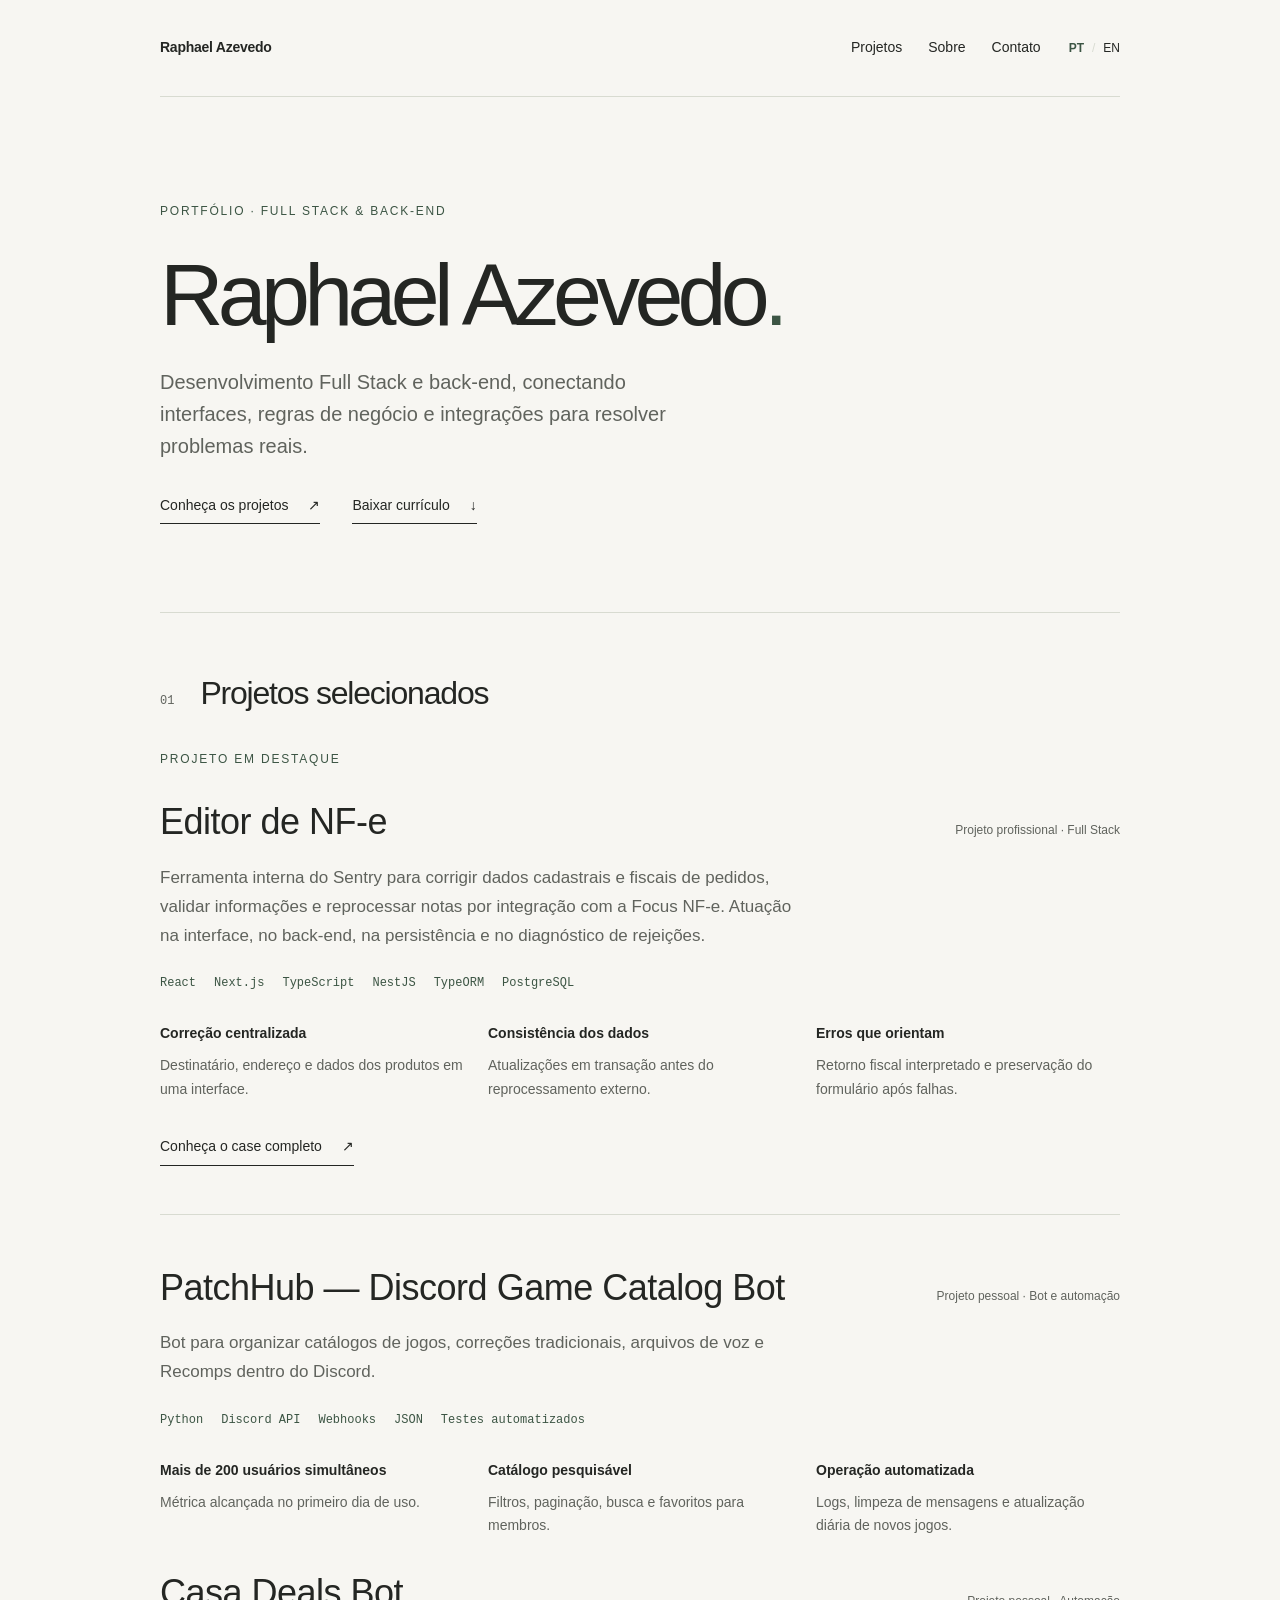
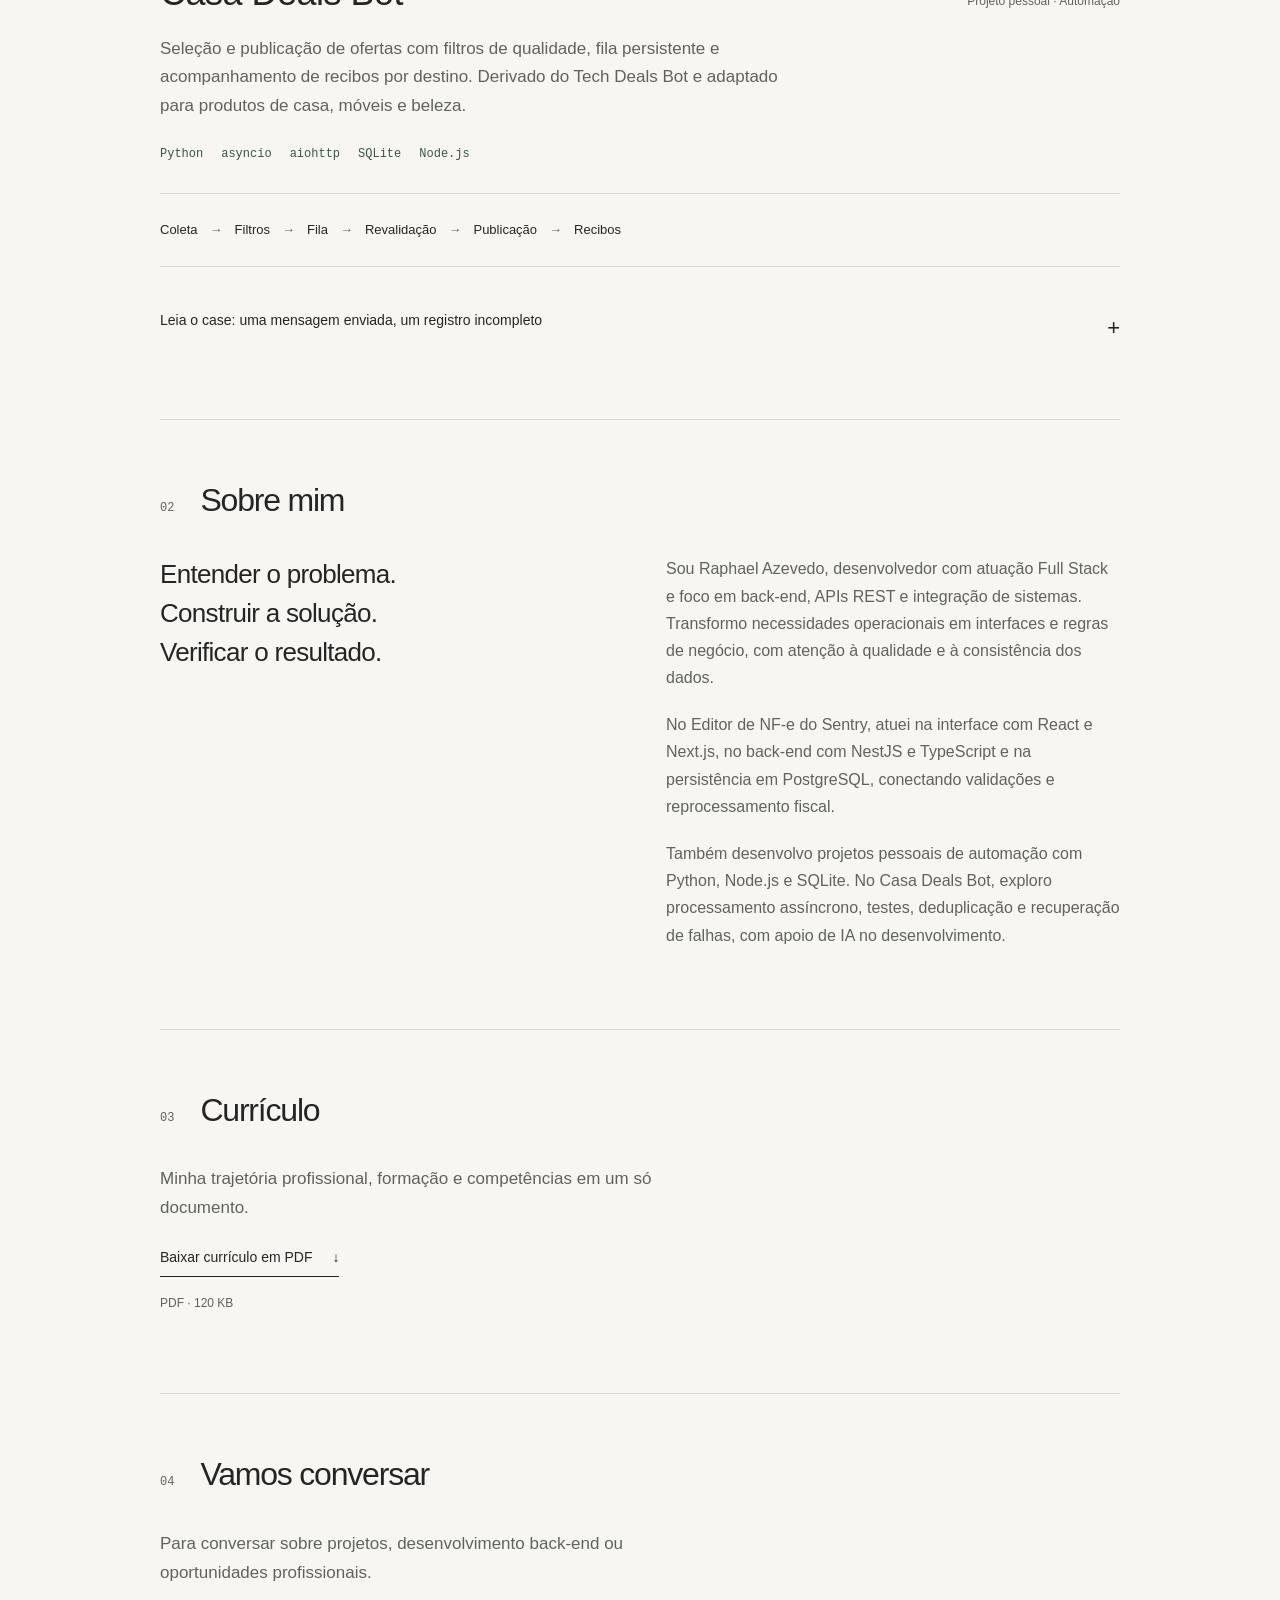
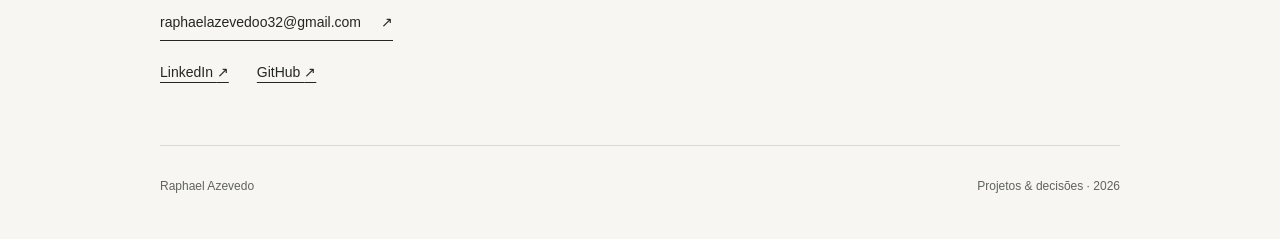
==== commit 96cd8dca: "Added new project" ====
--- a/index.html
+++ b/index.html
@@ -31,6 +31,27 @@
           <div class="project-highlights"><p><strong>Correção centralizada</strong><span>Destinatário, endereço e dados dos produtos em uma interface.</span></p><p><strong>Consistência dos dados</strong><span>Atualizações em transação antes do reprocessamento externo.</span></p><p><strong>Erros que orientam</strong><span>Retorno fiscal interpretado e preservação do formulário após falhas.</span></p></div>
           <a class="textlink" href="editor-nfe.html">Conheça o case completo <span aria-hidden="true">↗</span></a>
         </article>
+        <article>
+  <div class="project-head">
+    <h3>PatchHub — Discord Game Catalog Bot</h3>
+    <span class="label">Projeto pessoal · Bot e automação</span>
+  </div>
+  <p class="project-description">
+    Bot para organizar catálogos de jogos, correções tradicionais, arquivos de voz e Recomps dentro do Discord.
+  </p>
+  <div class="tags" aria-label="Tecnologias do PatchHub">
+    <span>Python</span>
+    <span>Discord API</span>
+    <span>Webhooks</span>
+    <span>JSON</span>
+    <span>Testes automatizados</span>
+  </div>
+  <div class="project-highlights">
+    <p><strong>Mais de 200 usuários simultâneos</strong><span>Métrica alcançada no primeiro dia de uso.</span></p>
+    <p><strong>Catálogo pesquisável</strong><span>Filtros, paginação, busca e favoritos para membros.</span></p>
+    <p><strong>Operação automatizada</strong><span>Logs, limpeza de mensagens e atualização diária de novos jogos.</span></p>
+  </div>
+</article>
         <article>
           <div class="project-head"><h3>Casa Deals Bot</h3><span class="label">Projeto pessoal · Automação</span></div>
           <p class="project-description">Seleção e publicação de ofertas com filtros de qualidade, fila persistente e acompanhamento de recibos por destino. Derivado do Tech Deals Bot e adaptado para produtos de casa, móveis e beleza.</p>
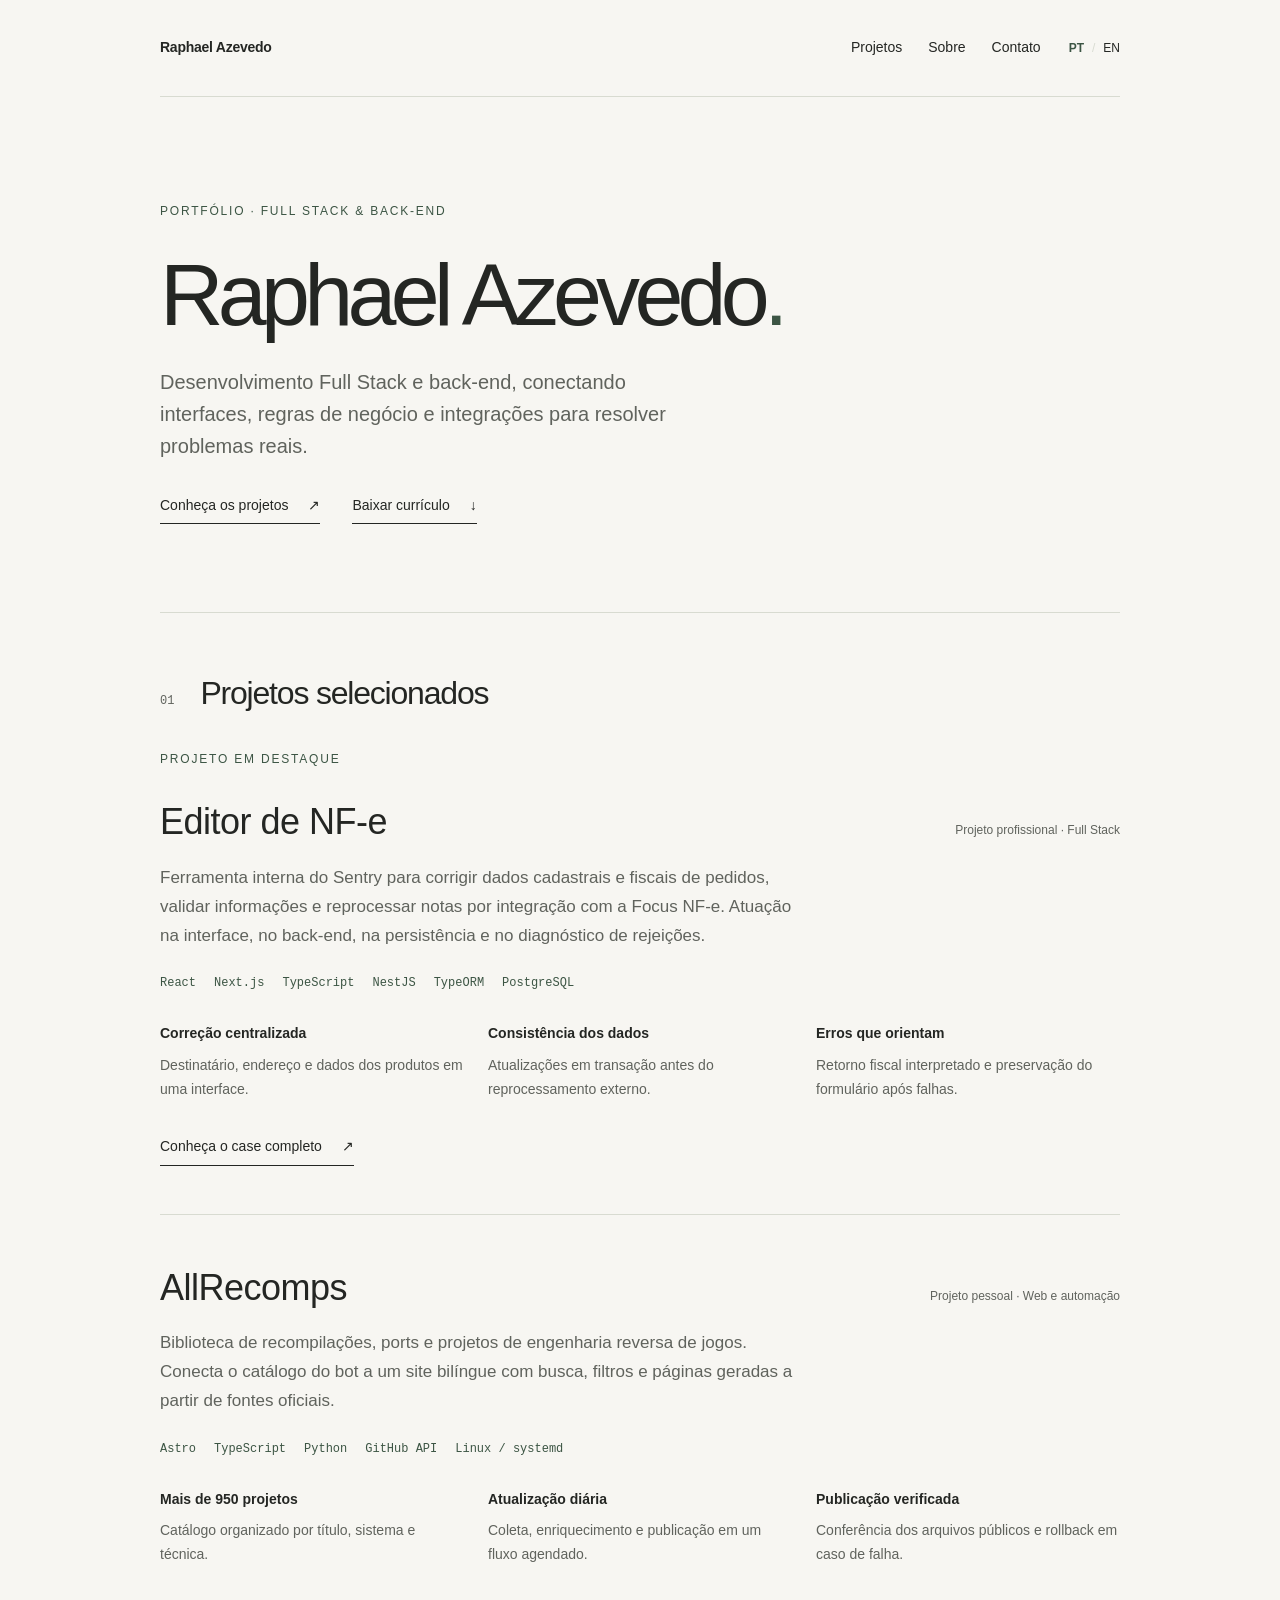
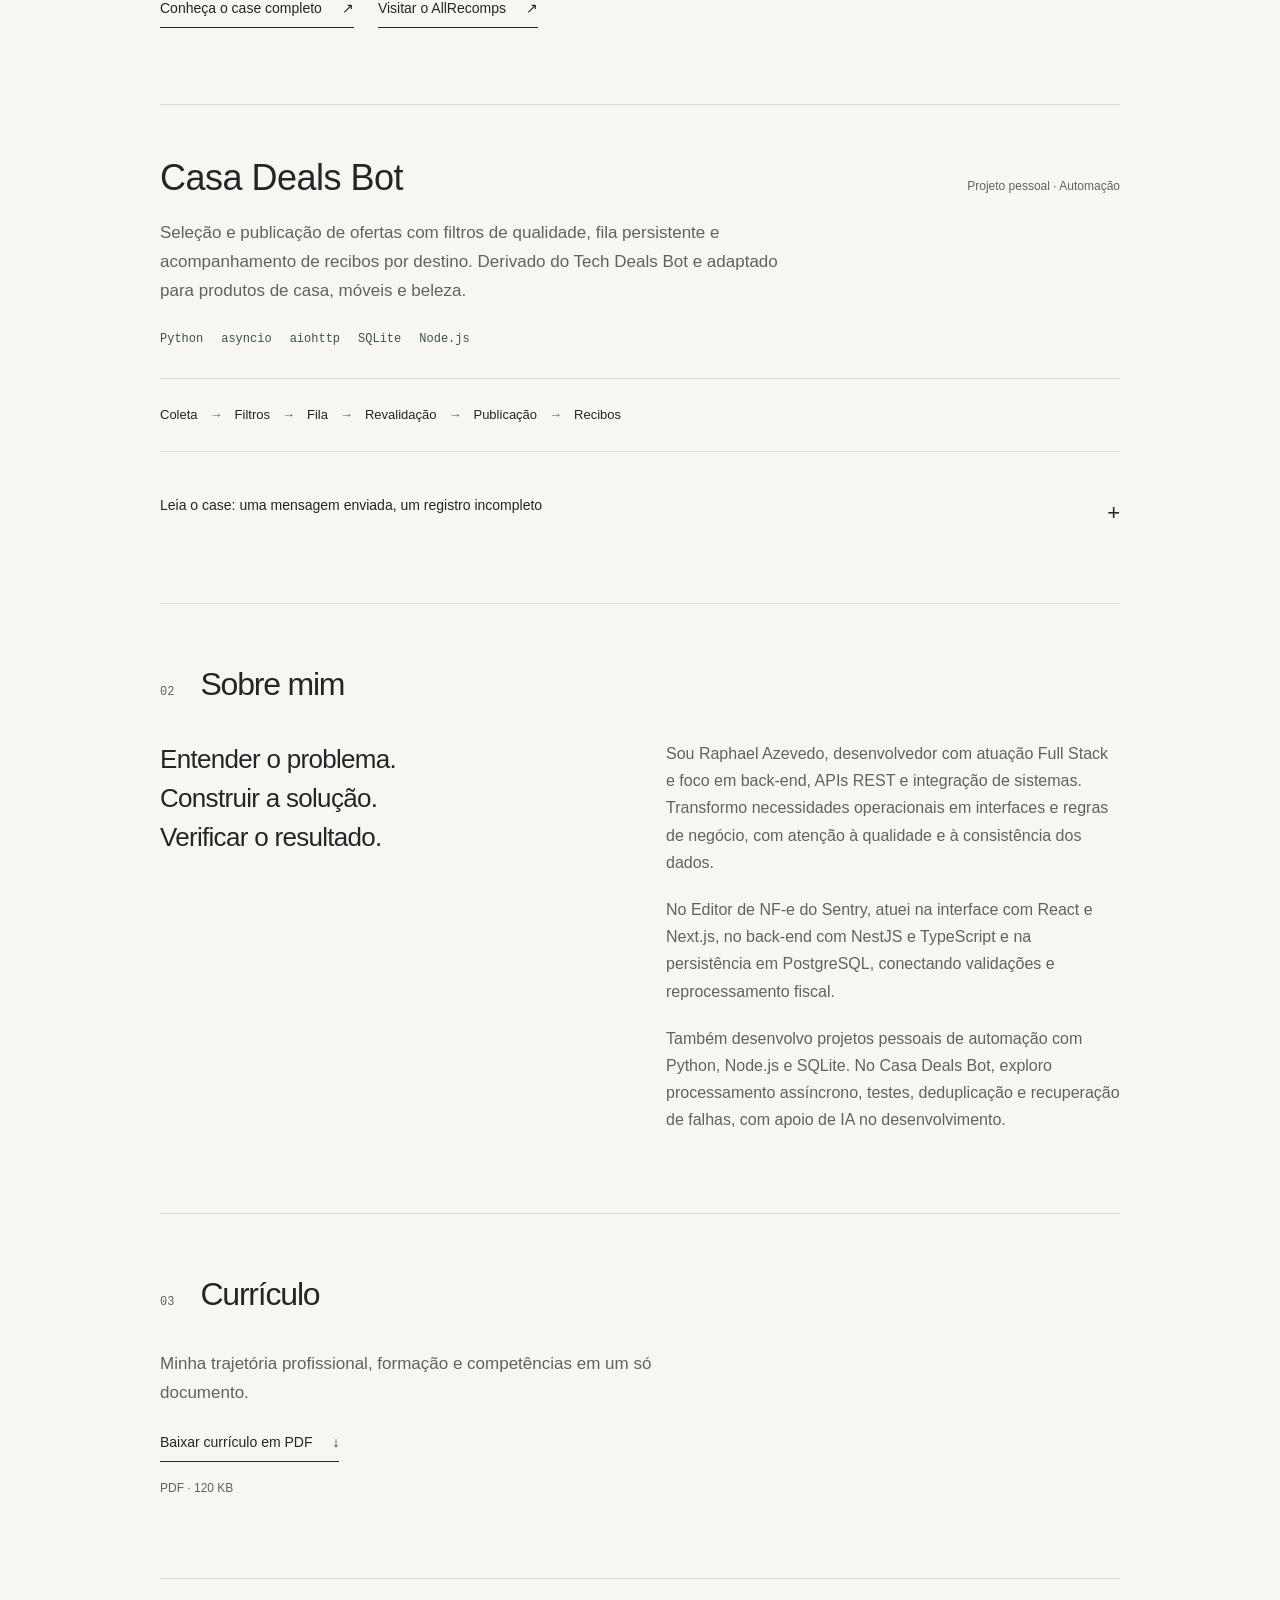
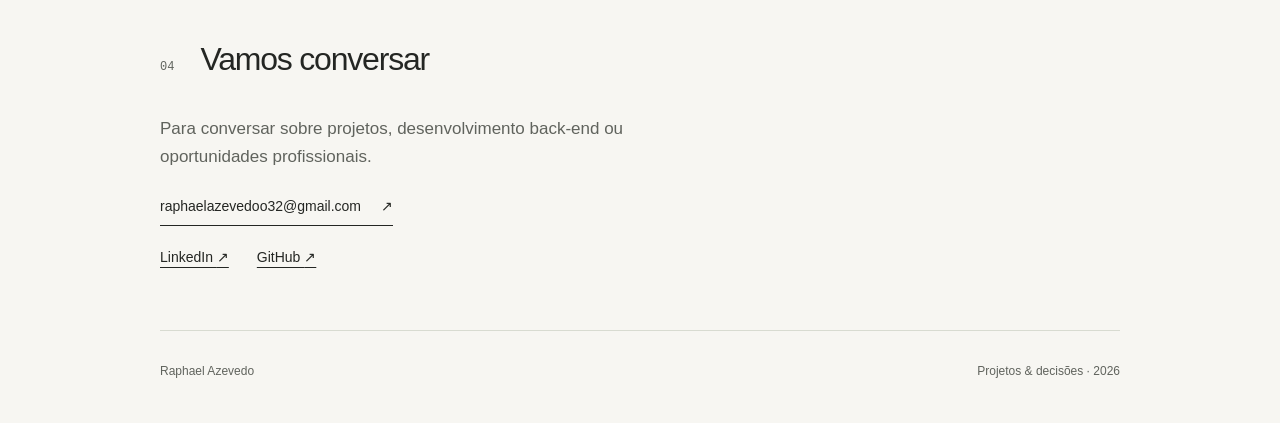
==== commit fc8c9794: "New projects" ====
--- a/index.html
+++ b/index.html
@@ -1,91 +1,71 @@
-<!doctype html>
-<html lang="pt-BR">
-<head>
-  <meta charset="utf-8">
-  <meta name="viewport" content="width=device-width,initial-scale=1">
-  <meta name="description" content="Raphael Azevedo. Desenvolvimento Full Stack, back-end e automação. Conheça o Editor de NF-e: React, Next.js, TypeScript, NestJS e PostgreSQL.">
-  <meta name="theme-color" content="#f7f6f2">
-  <title>Raphael Azevedo — Full Stack & back-end</title>
-  <link rel="stylesheet" href="styles.css">
-  <link rel="alternate" hreflang="en" href="index-en.html">
-  <link rel="alternate" hreflang="pt-BR" href="index.html">
-</head>
-<body>
-  <a class="skip" href="#conteudo">Pular para o conteúdo</a>
-  <div class="wrap">
-    <header><a class="brand" href="#inicio">Raphael Azevedo</a><div class="header-tools"><nav aria-label="Navegação principal"><a href="#projetos">Projetos</a><a href="#sobre">Sobre</a><a href="#contato">Contato</a></nav><nav class="language-switch" aria-label="Idioma"><a href="index.html" lang="pt-BR" aria-current="page" aria-label="Português">PT</a><span aria-hidden="true">/</span><a href="index-en.html" lang="en" aria-label="English">EN</a></nav></div></header>
-    <main id="conteudo">
-      <section class="hero" id="inicio" aria-labelledby="titulo">
-        <p class="eyebrow">Portfólio · Full Stack & back-end</p>
-        <h1 id="titulo">Raphael Azevedo<span style="color:var(--accent)">.</span></h1>
-        <p class="intro">Desenvolvimento Full Stack e back-end, conectando interfaces, regras de negócio e integrações para resolver problemas reais.</p>
-        <div style="display:flex;flex-wrap:wrap;gap:20px 32px"><a class="textlink" href="#projetos">Conheça os projetos <span aria-hidden="true">↗</span></a><a class="textlink" href="assets/raphael-azevedo-curriculo.pdf" download="Raphael-Azevedo-Curriculo.pdf">Baixar currículo <span aria-hidden="true">↓</span></a></div>
-      </section>
-      <section class="section" id="projetos" aria-labelledby="projetos-titulo">
-        <div class="section-title"><span class="number" aria-hidden="true">01</span><h2 id="projetos-titulo">Projetos selecionados</h2></div>
-        <article aria-labelledby="nfe-titulo" class="featured-project">
-          <p class="eyebrow">Projeto em destaque</p>
-          <div class="project-head"><h3 id="nfe-titulo">Editor de NF-e</h3><span class="label">Projeto profissional · Full Stack</span></div>
-          <p class="project-description">Ferramenta interna do Sentry para corrigir dados cadastrais e fiscais de pedidos, validar informações e reprocessar notas por integração com a Focus NF-e. Atuação na interface, no back-end, na persistência e no diagnóstico de rejeições.</p>
-          <div class="tags" aria-label="Tecnologias do Editor de NF-e"><span>React</span><span>Next.js</span><span>TypeScript</span><span>NestJS</span><span>TypeORM</span><span>PostgreSQL</span></div>
-          <div class="project-highlights"><p><strong>Correção centralizada</strong><span>Destinatário, endereço e dados dos produtos em uma interface.</span></p><p><strong>Consistência dos dados</strong><span>Atualizações em transação antes do reprocessamento externo.</span></p><p><strong>Erros que orientam</strong><span>Retorno fiscal interpretado e preservação do formulário após falhas.</span></p></div>
-          <a class="textlink" href="editor-nfe.html">Conheça o case completo <span aria-hidden="true">↗</span></a>
+<!doctype html>
+<html lang="pt-BR">
+<head>
+  <meta charset="utf-8">
+  <meta name="viewport" content="width=device-width,initial-scale=1">
+  <meta name="description" content="Raphael Azevedo. Desenvolvimento Full Stack, back-end e automação. Conheça o Editor de NF-e: React, Next.js, TypeScript, NestJS e PostgreSQL.">
+  <meta name="theme-color" content="#f7f6f2">
+  <title>Raphael Azevedo — Full Stack & back-end</title>
+  <link rel="stylesheet" href="styles.css">
+  <link rel="alternate" hreflang="en" href="index-en.html">
+  <link rel="alternate" hreflang="pt-BR" href="index.html">
+</head>
+<body>
+  <a class="skip" href="#conteudo">Pular para o conteúdo</a>
+  <div class="wrap">
+    <header><a class="brand" href="#inicio">Raphael Azevedo</a><div class="header-tools"><nav aria-label="Navegação principal"><a href="#projetos">Projetos</a><a href="#sobre">Sobre</a><a href="#contato">Contato</a></nav><nav class="language-switch" aria-label="Idioma"><a href="index.html" lang="pt-BR" aria-current="page" aria-label="Português">PT</a><span aria-hidden="true">/</span><a href="index-en.html" lang="en" aria-label="English">EN</a></nav></div></header>
+    <main id="conteudo">
+      <section class="hero" id="inicio" aria-labelledby="titulo">
+        <p class="eyebrow">Portfólio · Full Stack & back-end</p>
+        <h1 id="titulo">Raphael Azevedo<span style="color:var(--accent)">.</span></h1>
+        <p class="intro">Desenvolvimento Full Stack e back-end, conectando interfaces, regras de negócio e integrações para resolver problemas reais.</p>
+        <div style="display:flex;flex-wrap:wrap;gap:20px 32px"><a class="textlink" href="#projetos">Conheça os projetos <span aria-hidden="true">↗</span></a><a class="textlink" href="assets/raphael-azevedo-curriculo.pdf" download="Raphael-Azevedo-Curriculo.pdf">Baixar currículo <span aria-hidden="true">↓</span></a></div>
+      </section>
+      <section class="section" id="projetos" aria-labelledby="projetos-titulo">
+        <div class="section-title"><span class="number" aria-hidden="true">01</span><h2 id="projetos-titulo">Projetos selecionados</h2></div>
+        <article aria-labelledby="nfe-titulo" class="featured-project">
+          <p class="eyebrow">Projeto em destaque</p>
+          <div class="project-head"><h3 id="nfe-titulo">Editor de NF-e</h3><span class="label">Projeto profissional · Full Stack</span></div>
+          <p class="project-description">Ferramenta interna do Sentry para corrigir dados cadastrais e fiscais de pedidos, validar informações e reprocessar notas por integração com a Focus NF-e. Atuação na interface, no back-end, na persistência e no diagnóstico de rejeições.</p>
+          <div class="tags" aria-label="Tecnologias do Editor de NF-e"><span>React</span><span>Next.js</span><span>TypeScript</span><span>NestJS</span><span>TypeORM</span><span>PostgreSQL</span></div>
+          <div class="project-highlights"><p><strong>Correção centralizada</strong><span>Destinatário, endereço e dados dos produtos em uma interface.</span></p><p><strong>Consistência dos dados</strong><span>Atualizações em transação antes do reprocessamento externo.</span></p><p><strong>Erros que orientam</strong><span>Retorno fiscal interpretado e preservação do formulário após falhas.</span></p></div>
+          <a class="textlink" href="editor-nfe.html">Conheça o case completo <span aria-hidden="true">↗</span></a>
         </article>
-        <article>
-  <div class="project-head">
-    <h3>PatchHub — Discord Game Catalog Bot</h3>
-    <span class="label">Projeto pessoal · Bot e automação</span>
-  </div>
-  <p class="project-description">
-    Bot para organizar catálogos de jogos, correções tradicionais, arquivos de voz e Recomps dentro do Discord.
-  </p>
-  <div class="tags" aria-label="Tecnologias do PatchHub">
-    <span>Python</span>
-    <span>Discord API</span>
-    <span>Webhooks</span>
-    <span>JSON</span>
-    <span>Testes automatizados</span>
-  </div>
-  <div class="project-highlights">
-    <p><strong>Mais de 200 usuários simultâneos</strong><span>Métrica alcançada no primeiro dia de uso.</span></p>
-    <p><strong>Catálogo pesquisável</strong><span>Filtros, paginação, busca e favoritos para membros.</span></p>
-    <p><strong>Operação automatizada</strong><span>Logs, limpeza de mensagens e atualização diária de novos jogos.</span></p>
-  </div>
-</article>
-        <article>
-          <div class="project-head"><h3>Casa Deals Bot</h3><span class="label">Projeto pessoal · Automação</span></div>
-          <p class="project-description">Seleção e publicação de ofertas com filtros de qualidade, fila persistente e acompanhamento de recibos por destino. Derivado do Tech Deals Bot e adaptado para produtos de casa, móveis e beleza.</p>
-          <div class="tags" aria-label="Tecnologias do projeto"><span>Python</span><span>asyncio</span><span>aiohttp</span><span>SQLite</span><span>Node.js</span></div>
-          <div class="flow" role="img" aria-label="Fluxo: coleta, filtros, fila, revalidação, publicação e recibos"><span>Coleta</span><span class="arrow" aria-hidden="true">→</span><span>Filtros</span><span class="arrow" aria-hidden="true">→</span><span>Fila</span><span class="arrow" aria-hidden="true">→</span><span>Revalidação</span><span class="arrow" aria-hidden="true">→</span><span>Publicação</span><span class="arrow" aria-hidden="true">→</span><span>Recibos</span></div>
-          <details><summary>Leia o case: uma mensagem enviada, um registro incompleto</summary>
-            <div class="case">
-              <h3>O problema</h3><p>Uma oferta foi aceita pelo WhatsApp, mas a finalização interna falhou: o código tentou converter um identificador alfanumérico em número. O recibo estava salvo; a fila ainda não refletia a conclusão.</p>
-              <h3>A decisão</h3><p>Preservar o identificador no formato correto e consultar os recibos persistidos antes de agir. A recuperação dos registros afetados exige confirmação de todos os destinos e ausência de uma publicação já concluída.</p>
-              <h3>O resultado</h3><p>Os registros que atendem a essas condições podem ser reconciliados <strong>sem reenviar a mensagem confirmada</strong>. Quando o resultado é incerto, o fluxo exige revisão antes de uma nova tentativa.</p>
-              <h3>O que foi verificado</h3><ul><li>26 testes locais do bridge de WhatsApp aprovados em 6 de outubro de 2026.</li><li>Testes existentes em Python para IDs alfanuméricos e recuperação repetida sem duplicar o histórico.</li><li>Fluxos implementados de revalidação, persistência e recibos individuais por destino.</li></ul>
-              <p class="note">Desenvolvimento com apoio de IA. A suíte Python não foi reexecutada nesta revisão por falta de pytest. Testes locais não comprovam entrega em serviços reais. O bridge utiliza Baileys, uma integração não oficial, e o tratamento de falhas não garante entrega exatamente uma vez em todos os cenários.</p>
-            </div>
-          </details>
-        </article>
-      </section>
-      <section class="section" id="sobre" aria-labelledby="sobre-titulo">
-        <div class="section-title"><span class="number" aria-hidden="true">02</span><h2 id="sobre-titulo">Sobre mim</h2></div>
-        <div class="about"><div class="principle">Entender o problema.<br>Construir a solução.<br>Verificar o resultado.</div><div><p>Sou Raphael Azevedo, desenvolvedor com atuação Full Stack e foco em back-end, APIs REST e integração de sistemas. Transformo necessidades operacionais em interfaces e regras de negócio, com atenção à qualidade e à consistência dos dados.</p><p>No Editor de NF-e do Sentry, atuei na interface com React e Next.js, no back-end com NestJS e TypeScript e na persistência em PostgreSQL, conectando validações e reprocessamento fiscal.</p><p>Também desenvolvo projetos pessoais de automação com Python, Node.js e SQLite. No Casa Deals Bot, exploro processamento assíncrono, testes, deduplicação e recuperação de falhas, com apoio de IA no desenvolvimento.</p></div></div>
-      </section>
-      <section class="section" id="curriculo" aria-labelledby="curriculo-titulo">
-        <div class="section-title"><span class="number" aria-hidden="true">03</span><h2 id="curriculo-titulo">Currículo</h2></div>
-        <p style="color:var(--muted);max-width:520px">Minha trajetória profissional, formação e competências em um só documento.</p>
-        <a class="textlink" href="assets/raphael-azevedo-curriculo.pdf" download="Raphael-Azevedo-Curriculo.pdf">Baixar currículo em PDF <span aria-hidden="true">↓</span></a>
-        <p style="font-size:12px;color:var(--muted);margin-top:16px">PDF · 120 KB</p>
-      </section>
-      <section class="section" id="contato" aria-labelledby="contato-titulo">
-        <div class="section-title"><span class="number" aria-hidden="true">04</span><h2 id="contato-titulo">Vamos conversar</h2></div>
-        <p style="color:var(--muted);max-width:520px">Para conversar sobre projetos, desenvolvimento back-end ou oportunidades profissionais.</p>
-        <p><a class="textlink" href="mailto:raphaelazevedoo32@gmail.com">raphaelazevedoo32@gmail.com <span aria-hidden="true">↗</span></a></p>
-        <div style="display:flex;gap:28px;font-size:14px"><a href="https://www.linkedin.com/in/raphael-azevedo32/" target="_blank" rel="noopener noreferrer">LinkedIn <span aria-hidden="true">↗</span></a><a href="https://github.com/raphaelazevedoo" target="_blank" rel="noopener noreferrer">GitHub <span aria-hidden="true">↗</span></a></div>
-      </section>
-    </main>
-    <footer class="foot"><span>Raphael Azevedo</span><span>Projetos & decisões · 2026</span></footer>
-  </div>
-</body>
-</html>
+<article class="allrecomps-project" aria-labelledby="allrecomps-title"><div class="project-head"><h3 id="allrecomps-title">AllRecomps</h3><span class="label">Projeto pessoal · Web e automação</span></div><p class="project-description">Biblioteca de recompilações, ports e projetos de engenharia reversa de jogos. Conecta o catálogo do bot a um site bilíngue com busca, filtros e páginas geradas a partir de fontes oficiais.</p><div class="tags" aria-label="AllRecomps stack"><span>Astro</span><span>TypeScript</span><span>Python</span><span>GitHub API</span><span>Linux / systemd</span></div><div class="project-highlights"><p><strong>Mais de 950 projetos</strong><span>Catálogo organizado por título, sistema e técnica.</span></p><p><strong>Atualização diária</strong><span>Coleta, enriquecimento e publicação em um fluxo agendado.</span></p><p><strong>Publicação verificada</strong><span>Conferência dos arquivos públicos e rollback em caso de falha.</span></p></div><div class="case-actions"><a class="textlink" href="allrecomps.html">Conheça o case completo <span aria-hidden="true">↗</span></a><a class="textlink" href="https://allrecomps.com/pt-br/" target="_blank" rel="noopener noreferrer">Visitar o AllRecomps <span aria-hidden="true">↗</span></a></div></article>
+        <article>
+          <div class="project-head"><h3>Casa Deals Bot</h3><span class="label">Projeto pessoal · Automação</span></div>
+          <p class="project-description">Seleção e publicação de ofertas com filtros de qualidade, fila persistente e acompanhamento de recibos por destino. Derivado do Tech Deals Bot e adaptado para produtos de casa, móveis e beleza.</p>
+          <div class="tags" aria-label="Tecnologias do projeto"><span>Python</span><span>asyncio</span><span>aiohttp</span><span>SQLite</span><span>Node.js</span></div>
+          <div class="flow" role="img" aria-label="Fluxo: coleta, filtros, fila, revalidação, publicação e recibos"><span>Coleta</span><span class="arrow" aria-hidden="true">→</span><span>Filtros</span><span class="arrow" aria-hidden="true">→</span><span>Fila</span><span class="arrow" aria-hidden="true">→</span><span>Revalidação</span><span class="arrow" aria-hidden="true">→</span><span>Publicação</span><span class="arrow" aria-hidden="true">→</span><span>Recibos</span></div>
+          <details><summary>Leia o case: uma mensagem enviada, um registro incompleto</summary>
+            <div class="case">
+              <h3>O problema</h3><p>Uma oferta foi aceita pelo WhatsApp, mas a finalização interna falhou: o código tentou converter um identificador alfanumérico em número. O recibo estava salvo; a fila ainda não refletia a conclusão.</p>
+              <h3>A decisão</h3><p>Preservar o identificador no formato correto e consultar os recibos persistidos antes de agir. A recuperação dos registros afetados exige confirmação de todos os destinos e ausência de uma publicação já concluída.</p>
+              <h3>O resultado</h3><p>Os registros que atendem a essas condições podem ser reconciliados <strong>sem reenviar a mensagem confirmada</strong>. Quando o resultado é incerto, o fluxo exige revisão antes de uma nova tentativa.</p>
+              <h3>O que foi verificado</h3><ul><li>26 testes locais do bridge de WhatsApp aprovados em 6 de outubro de 2026.</li><li>Testes existentes em Python para IDs alfanuméricos e recuperação repetida sem duplicar o histórico.</li><li>Fluxos implementados de revalidação, persistência e recibos individuais por destino.</li></ul>
+              <p class="note">Desenvolvimento com apoio de IA. A suíte Python não foi reexecutada nesta revisão por falta de pytest. Testes locais não comprovam entrega em serviços reais. O bridge utiliza Baileys, uma integração não oficial, e o tratamento de falhas não garante entrega exatamente uma vez em todos os cenários.</p>
+            </div>
+          </details>
+        </article>
+      </section>
+      <section class="section" id="sobre" aria-labelledby="sobre-titulo">
+        <div class="section-title"><span class="number" aria-hidden="true">02</span><h2 id="sobre-titulo">Sobre mim</h2></div>
+        <div class="about"><div class="principle">Entender o problema.<br>Construir a solução.<br>Verificar o resultado.</div><div><p>Sou Raphael Azevedo, desenvolvedor com atuação Full Stack e foco em back-end, APIs REST e integração de sistemas. Transformo necessidades operacionais em interfaces e regras de negócio, com atenção à qualidade e à consistência dos dados.</p><p>No Editor de NF-e do Sentry, atuei na interface com React e Next.js, no back-end com NestJS e TypeScript e na persistência em PostgreSQL, conectando validações e reprocessamento fiscal.</p><p>Também desenvolvo projetos pessoais de automação com Python, Node.js e SQLite. No Casa Deals Bot, exploro processamento assíncrono, testes, deduplicação e recuperação de falhas, com apoio de IA no desenvolvimento.</p></div></div>
+      </section>
+      <section class="section" id="curriculo" aria-labelledby="curriculo-titulo">
+        <div class="section-title"><span class="number" aria-hidden="true">03</span><h2 id="curriculo-titulo">Currículo</h2></div>
+        <p style="color:var(--muted);max-width:520px">Minha trajetória profissional, formação e competências em um só documento.</p>
+        <a class="textlink" href="assets/raphael-azevedo-curriculo.pdf" download="Raphael-Azevedo-Curriculo.pdf">Baixar currículo em PDF <span aria-hidden="true">↓</span></a>
+        <p style="font-size:12px;color:var(--muted);margin-top:16px">PDF · 120 KB</p>
+      </section>
+      <section class="section" id="contato" aria-labelledby="contato-titulo">
+        <div class="section-title"><span class="number" aria-hidden="true">04</span><h2 id="contato-titulo">Vamos conversar</h2></div>
+        <p style="color:var(--muted);max-width:520px">Para conversar sobre projetos, desenvolvimento back-end ou oportunidades profissionais.</p>
+        <p><a class="textlink" href="mailto:raphaelazevedoo32@gmail.com">raphaelazevedoo32@gmail.com <span aria-hidden="true">↗</span></a></p>
+        <div style="display:flex;gap:28px;font-size:14px"><a href="https://www.linkedin.com/in/raphael-azevedo32/" target="_blank" rel="noopener noreferrer">LinkedIn <span aria-hidden="true">↗</span></a><a href="https://github.com/raphaelazevedoo" target="_blank" rel="noopener noreferrer">GitHub <span aria-hidden="true">↗</span></a></div>
+      </section>
+    </main>
+    <footer class="foot"><span>Raphael Azevedo</span><span>Projetos & decisões · 2026</span></footer>
+  </div>
+</body>
+</html>
--- a/styles.css
+++ b/styles.css
@@ -1,5 +1,7 @@
+
+    :root{--paper:#f7f6f2;--ink:#242623;--muted:#60635d;--line:#d8dbd1;--accent:#3c5544}
+    *{box-sizing:border-box}html{scroll-behavior:smooth;scroll-padding-top:32px}body{margin:0;background:var(--paper);color:var(--ink);font:17px/1.7 -apple-system,BlinkMacSystemFont,"Segoe UI",sans-serif}a{color:inherit;text-decoration-thickness:1px;text-underline-offset:5px}a:hover{color:var(--accent)}a:focus-visible,summary:focus-visible{outline:2px solid var(--accent);outline-offset:6px}.wrap{width:min(100% - 64px,960px);margin-inline:auto}.skip{position:absolute;left:20px;top:-100px;background:var(--ink);color:white;padding:8px 16px}.skip:focus{top:12px}header{display:flex;justify-content:space-between;align-items:center;padding:36px 0;border-bottom:1px solid var(--line);font-size:14px}.brand{text-decoration:none;font-weight:600;letter-spacing:-.25px}nav{display:flex;gap:26px}nav a{text-decoration:none}h1,h2,h3,p{margin-top:0}h1{font-size:clamp(52px,8vw,88px);letter-spacing:-.065em;line-height:1.05;font-weight:500;margin-bottom:24px;max-width:850px}h2{font-size:32px;letter-spacing:-1.2px;font-weight:500;line-height:1.3;margin-bottom:20px}h3{font-weight:500;font-size:22px;letter-spacing:-.5px;line-height:1.4}p{margin-bottom:20px}.eyebrow{font-size:12px;letter-spacing:1.8px;text-transform:uppercase;color:var(--accent);margin-bottom:28px}.hero{padding:104px 0 88px}.intro{max-width:530px;color:var(--muted);font-size:20px;line-height:1.6;margin-bottom:32px}.textlink{display:inline-flex;gap:20px;align-items:center;font-size:14px;text-decoration:none;border-bottom:1px solid var(--ink);padding-bottom:6px}.section{padding:60px 0;border-top:1px solid var(--line)}.section-title{display:flex;gap:26px;align-items:baseline;margin-bottom:34px}.number{font:12px ui-monospace,SFMono-Regular,Consolas,monospace;color:var(--muted)}.section-title h2{margin:0}.project-head{display:flex;justify-content:space-between;gap:24px;align-items:baseline;margin-bottom:16px}.project-head h3{font-size:36px;margin:0}.label{font-size:12px;color:var(--muted)}.project-description{max-width:650px;color:var(--muted)}.tags{display:flex;flex-wrap:wrap;gap:8px 18px;font:12px ui-monospace,SFMono-Regular,Consolas,monospace;margin:26px 0 32px;color:var(--accent)}.flow{display:flex;flex-wrap:wrap;align-items:center;gap:12px;padding:25px 0;border-block:1px solid var(--line);font-size:13px}.arrow{color:var(--muted)}.flow span:not(.arrow){white-space:nowrap}details{margin-top:30px}summary{cursor:pointer;list-style:none;font-size:14px;display:flex;justify-content:space-between;padding-block:12px}summary::-webkit-details-marker{display:none}summary:after{content:"+";font-size:22px;font-weight:300}details[open] summary:after{content:"−"}.case{padding:28px 0 5px;max-width:730px}.case h3{font-size:19px;margin:25px 0 10px}.case p{color:var(--muted);font-size:16px}.case strong{color:var(--ink);font-weight:600}.case ul{padding-left:20px;color:var(--muted);font-size:16px}.note{font-size:13px!important;padding-top:20px;border-top:1px solid var(--line)}.about{display:grid;grid-template-columns:1fr 1fr;gap:52px}.about p{color:var(--muted);font-size:16px}.principle{font-size:26px;line-height:1.5;letter-spacing:-.7px;font-weight:400}.foot{display:flex;justify-content:space-between;gap:20px;padding:30px 0 42px;border-top:1px solid var(--line);font-size:12px;color:var(--muted)}@media(max-width:600px){.wrap{width:calc(100% - 40px)}header{padding:25px 0}nav{gap:18px;font-size:13px}.hero{padding:76px 0 65px}h1{font-size:56px}.intro{font-size:18px}.section{padding:42px 0}.project-head{display:block}.project-head h3{font-size:30px;margin-bottom:8px}.about{grid-template-columns:1fr;gap:20px}.section-title{gap:18px}h2{font-size:27px}.flow{gap:10px;font-size:12px}.foot{flex-wrap:wrap}}@media(prefers-reduced-motion:reduce){html{scroll-behavior:auto}}
+  .featured-project{padding-bottom:48px;margin-bottom:48px;border-bottom:1px solid var(--line)}.project-highlights{display:grid;grid-template-columns:repeat(3,1fr);gap:24px;margin:30px 0}.project-highlights p{font-size:14px;margin:0}.project-highlights strong{display:block;font-weight:600;margin-bottom:8px}.project-highlights span{display:block;color:var(--muted)}.case-hero{padding:70px 0 54px}.case-hero h1{font-size:clamp(46px,7vw,76px)}.case-subtitle{max-width:680px;font-size:22px;line-height:1.6;color:var(--muted)}.case-meta{display:grid;grid-template-columns:repeat(3,1fr);gap:24px;margin:34px 0 0}.case-meta dt{font-size:12px;color:var(--muted);margin-bottom:7px}.case-meta dd{margin:0;font-size:15px}.case-layout{display:grid;grid-template-columns:180px minmax(0,1fr);gap:52px;align-items:start}.case-nav{display:flex;flex-direction:column;gap:12px;position:sticky;top:28px;font-size:13px}.case-nav a{text-decoration:none;color:var(--muted)}.case-body .section:first-child{border-top:0;padding-top:0}.case-body p,.case-body li{color:var(--muted);font-size:16px}.case-body strong{color:var(--ink);font-weight:600}.case-body h3{font-size:20px;margin:28px 0 12px}.case-body ul,.case-body ol{padding-left:22px}.case-body li{margin-bottom:10px}.case-table{width:100%;border-collapse:collapse;font-size:14px;margin:25px 0}.case-table th,.case-table td{text-align:left;vertical-align:top;padding:14px 10px;border-bottom:1px solid var(--line)}.case-table th{font-weight:500}.case-table td{color:var(--muted)}.technical-flow{list-style:none;padding:0!important;counter-reset:steps}.technical-flow li{position:relative;border-left:1px solid var(--line);padding:0 0 22px 28px;margin:0}.technical-flow li:before{counter-increment:steps;content:counter(steps);position:absolute;left:-11px;top:0;background:var(--paper);font:12px/22px ui-monospace,Consolas,monospace;color:var(--accent);width:22px;text-align:center}.technical-flow strong{display:block}.technical-flow span{font-size:14px}.case-note{padding:22px 0;border-block:1px solid var(--line);font-size:13px!important}.case-footer{margin-top:50px}.case-actions{display:flex;flex-wrap:wrap;gap:24px;margin:28px 0}@media(max-width:700px){.project-highlights,.case-meta{grid-template-columns:1fr;gap:18px}.case-layout{grid-template-columns:1fr;gap:32px}.case-nav{position:static;flex-direction:row;flex-wrap:wrap;gap:12px 20px;padding-bottom:22px;border-bottom:1px solid var(--line)}.case-hero{padding-top:48px}.case-subtitle{font-size:19px}.case-table{font-size:12px}.case-table th,.case-table td{padding:12px 6px}.featured-project{margin-bottom:36px;padding-bottom:36px}}
+.header-tools{display:flex;align-items:center;gap:28px}.language-switch{gap:8px;font-size:12px}.language-switch span{color:var(--line)}.language-switch a[aria-current]{font-weight:700;color:var(--accent)}header{gap:18px}@media(max-width:600px){header{flex-wrap:wrap}.header-tools{width:100%;justify-content:space-between;gap:16px}.language-switch{gap:8px}}
 
-    :root{--paper:#f7f6f2;--ink:#242623;--muted:#60635d;--line:#d8dbd1;--accent:#3c5544}
-    *{box-sizing:border-box}html{scroll-behavior:smooth;scroll-padding-top:32px}body{margin:0;background:var(--paper);color:var(--ink);font:17px/1.7 -apple-system,BlinkMacSystemFont,"Segoe UI",sans-serif}a{color:inherit;text-decoration-thickness:1px;text-underline-offset:5px}a:hover{color:var(--accent)}a:focus-visible,summary:focus-visible{outline:2px solid var(--accent);outline-offset:6px}.wrap{width:min(100% - 64px,960px);margin-inline:auto}.skip{position:absolute;left:20px;top:-100px;background:var(--ink);color:white;padding:8px 16px}.skip:focus{top:12px}header{display:flex;justify-content:space-between;align-items:center;padding:36px 0;border-bottom:1px solid var(--line);font-size:14px}.brand{text-decoration:none;font-weight:600;letter-spacing:-.25px}nav{display:flex;gap:26px}nav a{text-decoration:none}h1,h2,h3,p{margin-top:0}h1{font-size:clamp(52px,8vw,88px);letter-spacing:-.065em;line-height:1.05;font-weight:500;margin-bottom:24px;max-width:850px}h2{font-size:32px;letter-spacing:-1.2px;font-weight:500;line-height:1.3;margin-bottom:20px}h3{font-weight:500;font-size:22px;letter-spacing:-.5px;line-height:1.4}p{margin-bottom:20px}.eyebrow{font-size:12px;letter-spacing:1.8px;text-transform:uppercase;color:var(--accent);margin-bottom:28px}.hero{padding:104px 0 88px}.intro{max-width:530px;color:var(--muted);font-size:20px;line-height:1.6;margin-bottom:32px}.textlink{display:inline-flex;gap:20px;align-items:center;font-size:14px;text-decoration:none;border-bottom:1px solid var(--ink);padding-bottom:6px}.section{padding:60px 0;border-top:1px solid var(--line)}.section-title{display:flex;gap:26px;align-items:baseline;margin-bottom:34px}.number{font:12px ui-monospace,SFMono-Regular,Consolas,monospace;color:var(--muted)}.section-title h2{margin:0}.project-head{display:flex;justify-content:space-between;gap:24px;align-items:baseline;margin-bottom:16px}.project-head h3{font-size:36px;margin:0}.label{font-size:12px;color:var(--muted)}.project-description{max-width:650px;color:var(--muted)}.tags{display:flex;flex-wrap:wrap;gap:8px 18px;font:12px ui-monospace,SFMono-Regular,Consolas,monospace;margin:26px 0 32px;color:var(--accent)}.flow{display:flex;flex-wrap:wrap;align-items:center;gap:12px;padding:25px 0;border-block:1px solid var(--line);font-size:13px}.arrow{color:var(--muted)}.flow span:not(.arrow){white-space:nowrap}details{margin-top:30px}summary{cursor:pointer;list-style:none;font-size:14px;display:flex;justify-content:space-between;padding-block:12px}summary::-webkit-details-marker{display:none}summary:after{content:"+";font-size:22px;font-weight:300}details[open] summary:after{content:"−"}.case{padding:28px 0 5px;max-width:730px}.case h3{font-size:19px;margin:25px 0 10px}.case p{color:var(--muted);font-size:16px}.case strong{color:var(--ink);font-weight:600}.case ul{padding-left:20px;color:var(--muted);font-size:16px}.note{font-size:13px!important;padding-top:20px;border-top:1px solid var(--line)}.about{display:grid;grid-template-columns:1fr 1fr;gap:52px}.about p{color:var(--muted);font-size:16px}.principle{font-size:26px;line-height:1.5;letter-spacing:-.7px;font-weight:400}.foot{display:flex;justify-content:space-between;gap:20px;padding:30px 0 42px;border-top:1px solid var(--line);font-size:12px;color:var(--muted)}@media(max-width:600px){.wrap{width:calc(100% - 40px)}header{padding:25px 0}nav{gap:18px;font-size:13px}.hero{padding:76px 0 65px}h1{font-size:56px}.intro{font-size:18px}.section{padding:42px 0}.project-head{display:block}.project-head h3{font-size:30px;margin-bottom:8px}.about{grid-template-columns:1fr;gap:20px}.section-title{gap:18px}h2{font-size:27px}.flow{gap:10px;font-size:12px}.foot{flex-wrap:wrap}}@media(prefers-reduced-motion:reduce){html{scroll-behavior:auto}}
-  .featured-project{padding-bottom:48px;margin-bottom:48px;border-bottom:1px solid var(--line)}.project-highlights{display:grid;grid-template-columns:repeat(3,1fr);gap:24px;margin:30px 0}.project-highlights p{font-size:14px;margin:0}.project-highlights strong{display:block;font-weight:600;margin-bottom:8px}.project-highlights span{display:block;color:var(--muted)}.case-hero{padding:70px 0 54px}.case-hero h1{font-size:clamp(46px,7vw,76px)}.case-subtitle{max-width:680px;font-size:22px;line-height:1.6;color:var(--muted)}.case-meta{display:grid;grid-template-columns:repeat(3,1fr);gap:24px;margin:34px 0 0}.case-meta dt{font-size:12px;color:var(--muted);margin-bottom:7px}.case-meta dd{margin:0;font-size:15px}.case-layout{display:grid;grid-template-columns:180px minmax(0,1fr);gap:52px;align-items:start}.case-nav{display:flex;flex-direction:column;gap:12px;position:sticky;top:28px;font-size:13px}.case-nav a{text-decoration:none;color:var(--muted)}.case-body .section:first-child{border-top:0;padding-top:0}.case-body p,.case-body li{color:var(--muted);font-size:16px}.case-body strong{color:var(--ink);font-weight:600}.case-body h3{font-size:20px;margin:28px 0 12px}.case-body ul,.case-body ol{padding-left:22px}.case-body li{margin-bottom:10px}.case-table{width:100%;border-collapse:collapse;font-size:14px;margin:25px 0}.case-table th,.case-table td{text-align:left;vertical-align:top;padding:14px 10px;border-bottom:1px solid var(--line)}.case-table th{font-weight:500}.case-table td{color:var(--muted)}.technical-flow{list-style:none;padding:0!important;counter-reset:steps}.technical-flow li{position:relative;border-left:1px solid var(--line);padding:0 0 22px 28px;margin:0}.technical-flow li:before{counter-increment:steps;content:counter(steps);position:absolute;left:-11px;top:0;background:var(--paper);font:12px/22px ui-monospace,Consolas,monospace;color:var(--accent);width:22px;text-align:center}.technical-flow strong{display:block}.technical-flow span{font-size:14px}.case-note{padding:22px 0;border-block:1px solid var(--line);font-size:13px!important}.case-footer{margin-top:50px}.case-actions{display:flex;flex-wrap:wrap;gap:24px;margin:28px 0}@media(max-width:700px){.project-highlights,.case-meta{grid-template-columns:1fr;gap:18px}.case-layout{grid-template-columns:1fr;gap:32px}.case-nav{position:static;flex-direction:row;flex-wrap:wrap;gap:12px 20px;padding-bottom:22px;border-bottom:1px solid var(--line)}.case-hero{padding-top:48px}.case-subtitle{font-size:19px}.case-table{font-size:12px}.case-table th,.case-table td{padding:12px 6px}.featured-project{margin-bottom:36px;padding-bottom:36px}}
-.header-tools{display:flex;align-items:center;gap:28px}.language-switch{gap:8px;font-size:12px}.language-switch span{color:var(--line)}.language-switch a[aria-current]{font-weight:700;color:var(--accent)}header{gap:18px}@media(max-width:600px){header{flex-wrap:wrap}.header-tools{width:100%;justify-content:space-between;gap:16px}.language-switch{gap:8px}}
+.allrecomps-project{padding-bottom:48px;margin-bottom:48px;border-bottom:1px solid var(--line)}@media(max-width:700px){.allrecomps-project{padding-bottom:36px;margin-bottom:36px}}
